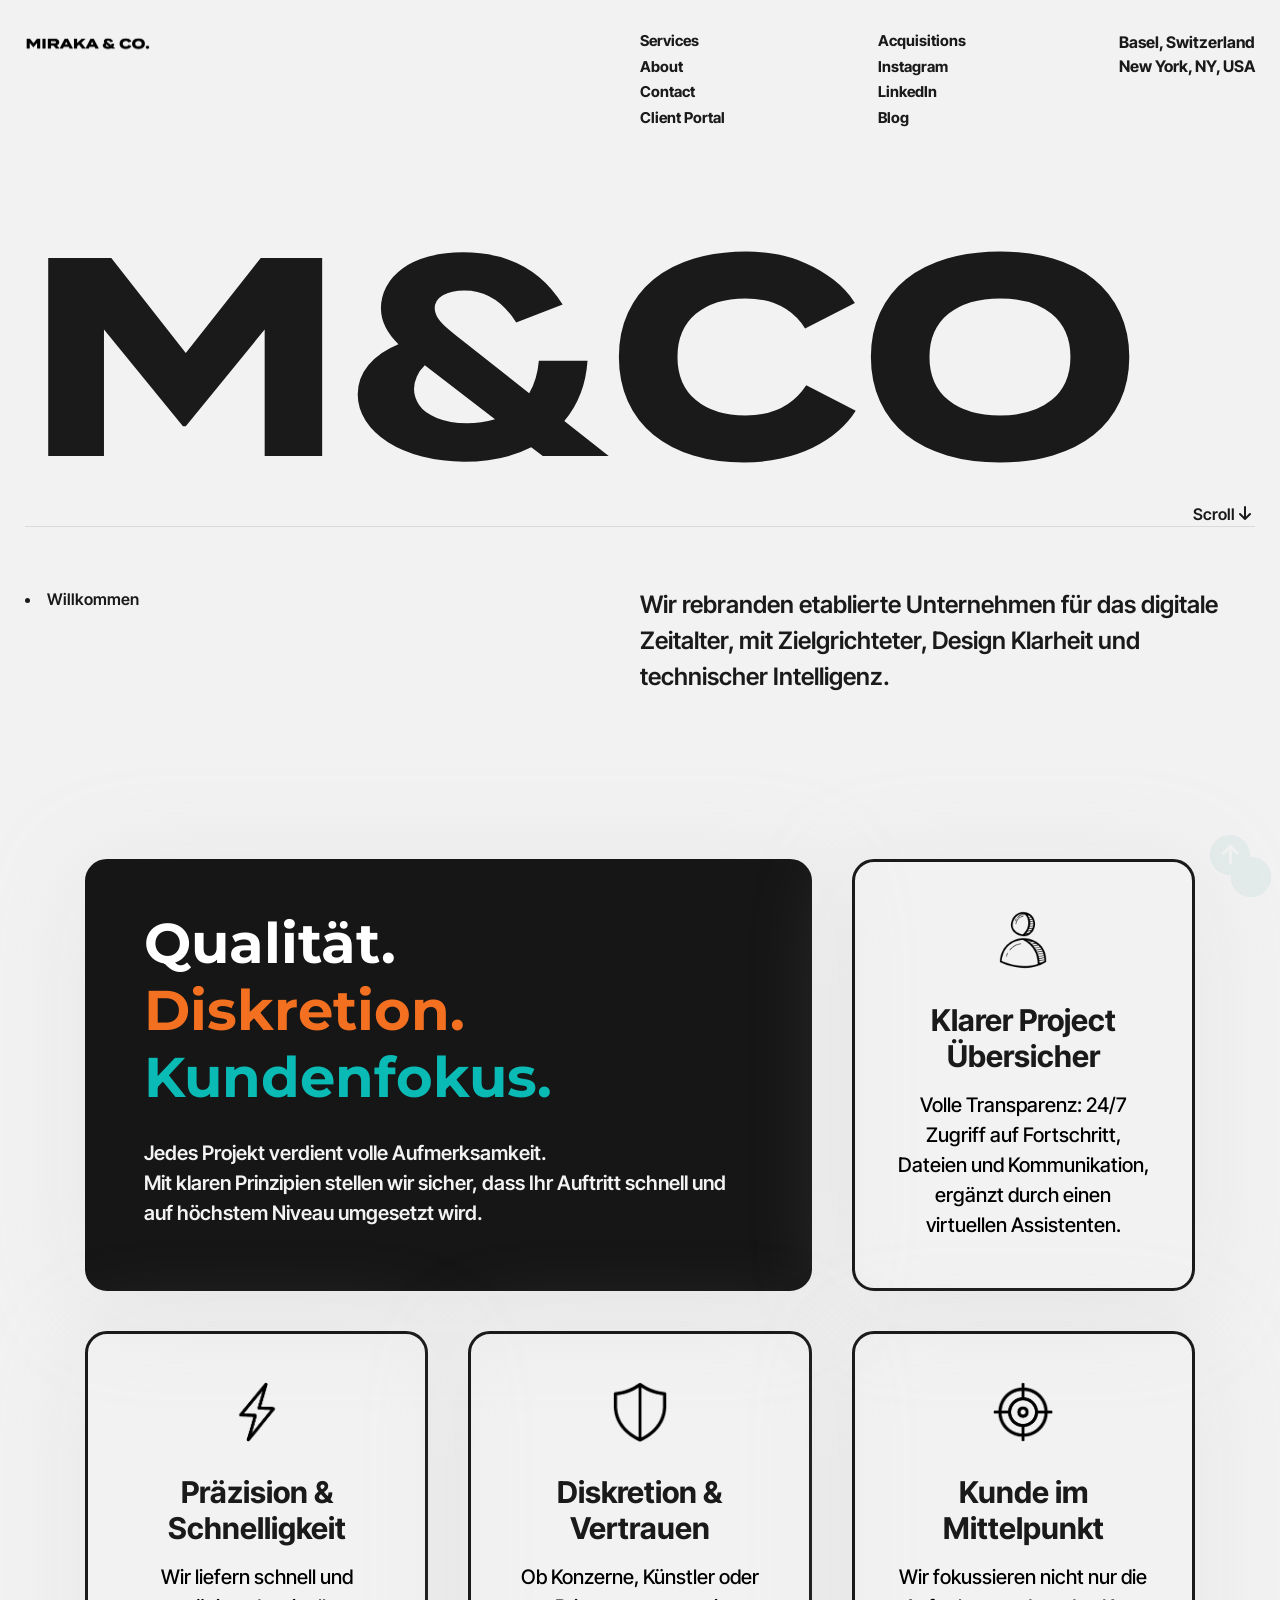
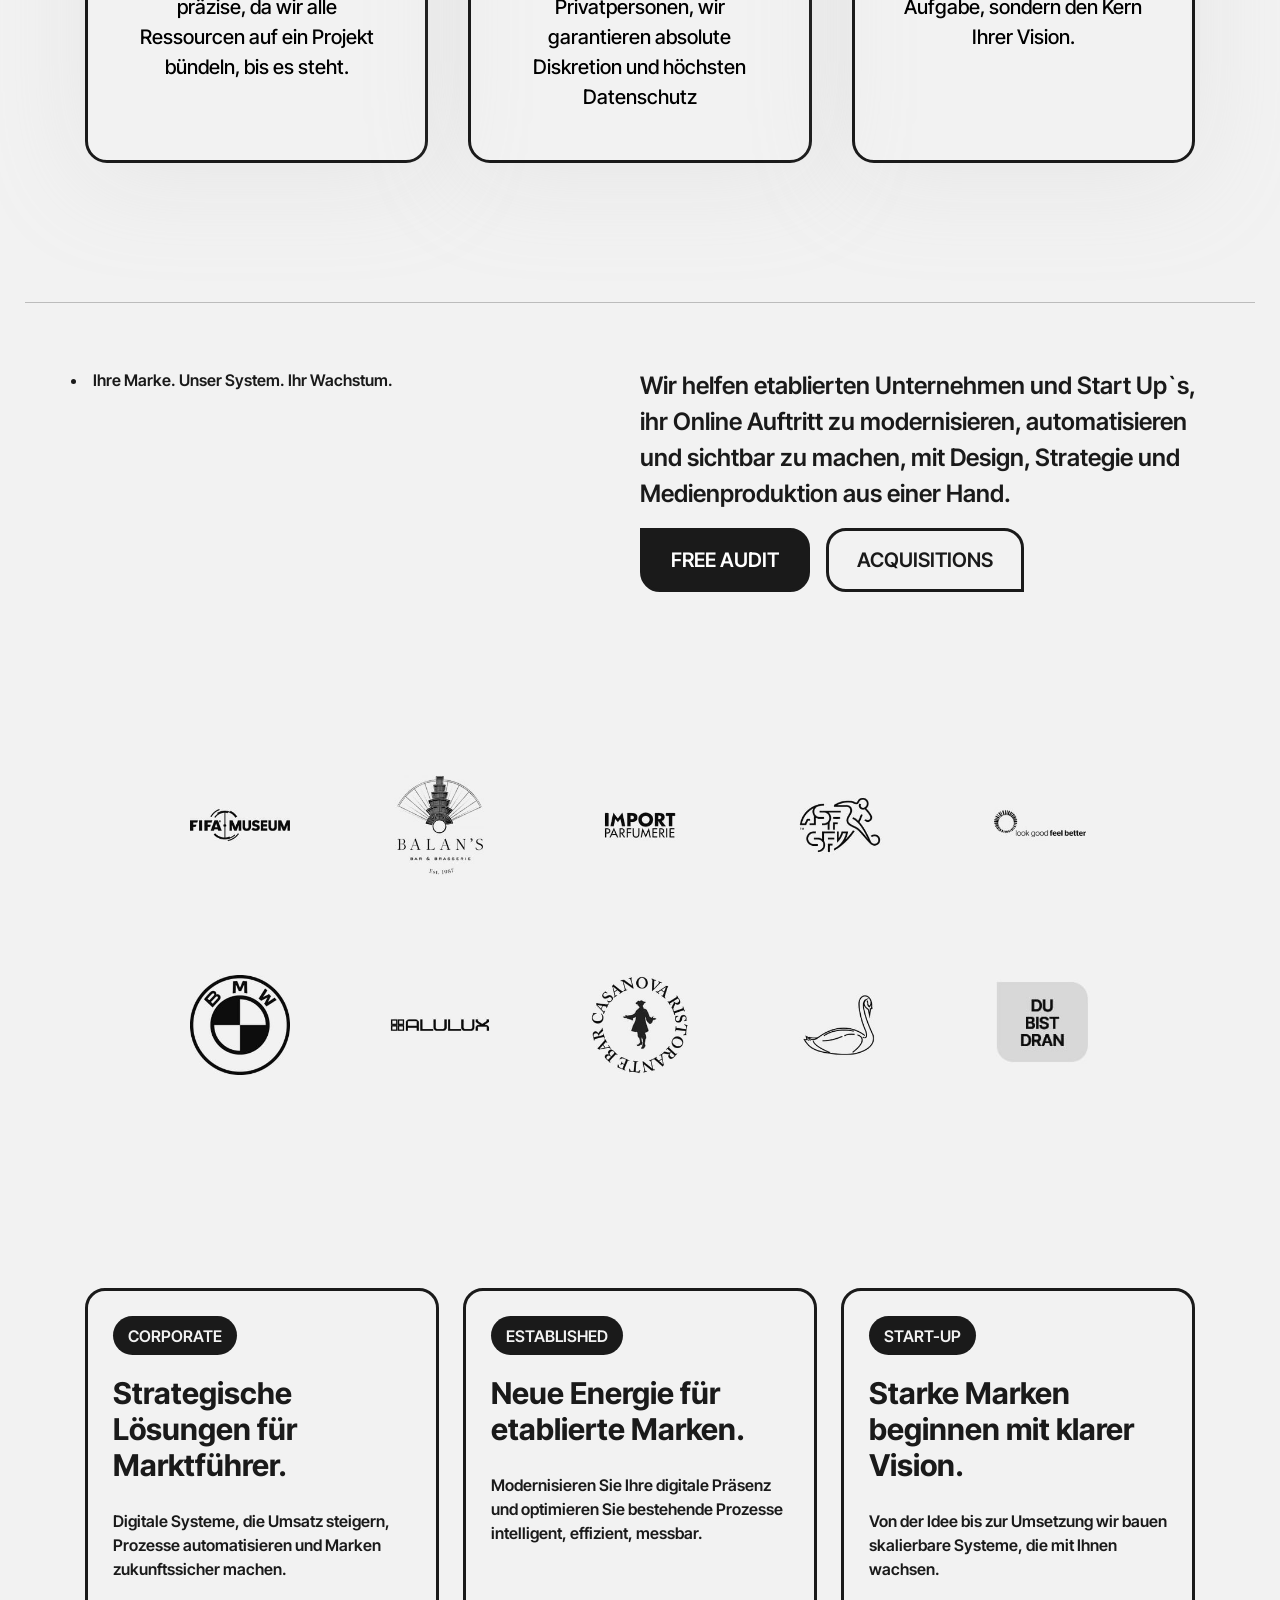
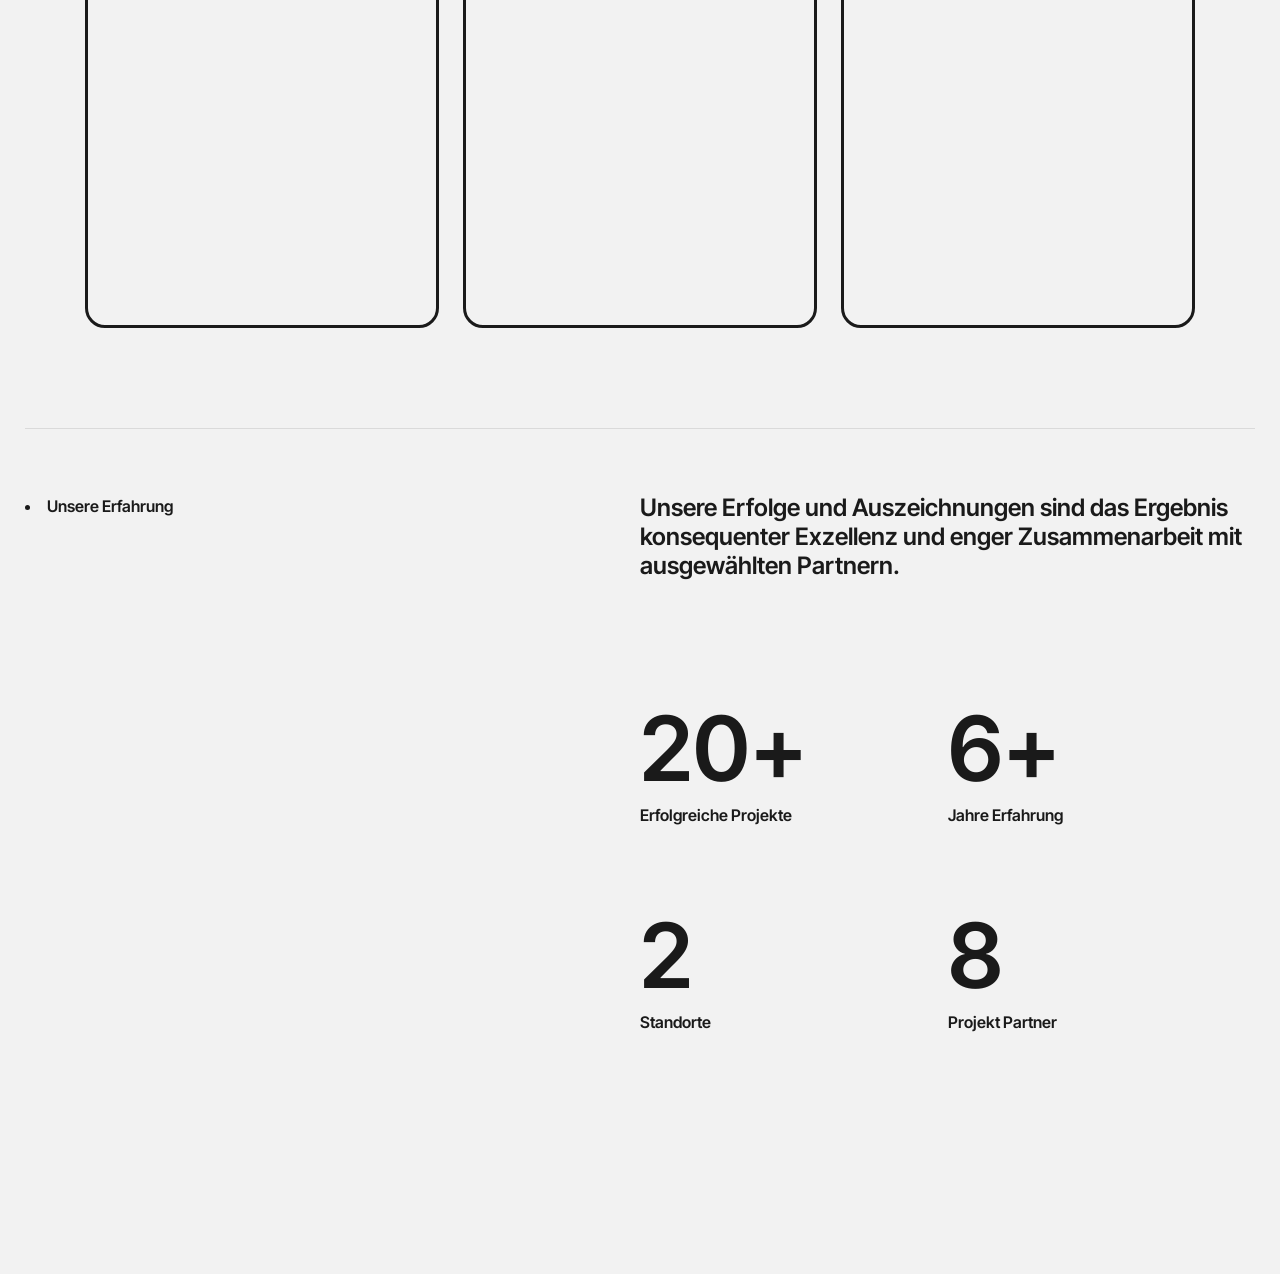
==== index.html @ af52138b "Complete stats section with responsiveness." ====
<!doctype html>
<html lang="en-US">
    <head>
        <!-- Meta setup -->
        <meta charset="UTF-8" />
        <meta http-equiv="X-UA-Compatible" content="IE=edge" />
        <meta
            name="viewport"
            content="width=device-width, initial-scale=1, shrink-to-fit=no"
        />
        <meta name="keywords" content="" />
        <meta name="decription" content="" />
        <meta name="designer" content="" />

        <!-- Title -->
        <title>Welcome To Miraka</title>

        <!-- Fav Icon -->
        <link rel="icon" href="images/favicon.ico" />

        <!-- Include Bootstrap -->
        <link rel="stylesheet" href="css/bootstrap.css" />

        <!-- Icon Css Here -->
        <link rel="stylesheet" href="css/font-awesome.css" />

        <!-- Main StyleSheet -->
        <link rel="stylesheet" href="style.css" />

        <!-- Responsive CSS -->
        <link rel="stylesheet" href="css/responsive.css" />
    </head>
    <body>
        <!-- HEADER AREA START -->
        <header class="header-area">
            <nav class="menu-area">
                <div class="row gx-0">
                    <!-- Logo Area -->
                    <div class="col-6 col-lg-6 col-xl-6">
                        <div class="logo-card">
                            <img src="images/MIRAKA&CO.png" alt="" />
                        </div>
                    </div>
                    <div class="col-6 col-lg-6 col-xl-6">
                        <!-- Small Screen Menu Icon -->
                        <div class="d-lg-none">
                            <div class="d-flex justify-content-end">
                                <div
                                    id="humbarger-icon"
                                    class="d-inline-flex align-items-center"
                                >
                                    <img
                                        src="https://cdn.prod.website-files.com/68dc2b9c31cb83ac9f84a1af/68dc2b9d31cb83ac9f84a20f_Menu%20Hamburger.svg"
                                        loading="lazy"
                                        alt=""
                                        height="Auto"
                                    />
                                    <div>Menu</div>
                                </div>
                            </div>
                        </div>
                        <!-- Large Screen Menu -->
                        <div class="d-none d-lg-flex justify-content-between">
                            <div>
                                <ul class="SMN_effect-31">
                                    <li>
                                        <a href="" data-hover="Services"
                                            ><span>Services</span></a
                                        >
                                    </li>
                                    <li>
                                        <a href="" data-hover="About"
                                            ><span>About</span></a
                                        >
                                    </li>
                                    <li>
                                        <a href="" data-hover="Contact"
                                            ><span>Contact</span></a
                                        >
                                    </li>
                                    <li>
                                        <a href="" data-hover="Client Portal"
                                            ><span>Client Portal</span></a
                                        >
                                    </li>
                                </ul>
                            </div>
                            <div>
                                <ul class="SMN_effect-31">
                                    <li>
                                        <a href="" data-hover="Acquisitions"
                                            ><span>Acquisitions</span></a
                                        >
                                    </li>
                                    <li>
                                        <a href="" data-hover="Instagram"
                                            ><span>Instagram</span></a
                                        >
                                    </li>
                                    <li>
                                        <a href="" data-hover="LinkedIn"
                                            ><span>LinkedIn</span></a
                                        >
                                    </li>
                                    <li>
                                        <a href="" data-hover="Blog"
                                            ><span>Blog</span></a
                                        >
                                    </li>
                                </ul>
                            </div>
                            <!-- Location -->
                            <div class="location-text">
                                <a href="">
                                    Basel, Switzerland <br />
                                    New York, NY, USA
                                </a>
                            </div>
                        </div>
                    </div>
                </div>
            </nav>
            <!-- Small Screen Menu Items -->
            <div class="mobile-menu-wrpper">
                <div>
                    <ul class="SMN_effect-31">
                        <li>
                            <a href="" data-hover="Acquisitions"
                                ><span>Acquisitions</span></a
                            >
                        </li>
                        <li>
                            <a href="" data-hover="Services"
                                ><span>Services</span></a
                            >
                        </li>
                        <li>
                            <a href="" data-hover="Contact"
                                ><span>Contact</span></a
                            >
                        </li>
                        <li>
                            <a href="" data-hover="About"><span>About</span></a>
                        </li>
                        <li>
                            <a href="" data-hover="Twitter"
                                ><span>Twitter</span></a
                            >
                        </li>
                        <li>
                            <a href="" data-hover="Instagram"
                                ><span>Instagram</span></a
                            >
                        </li>
                    </ul>
                </div>

                <div class="mobile-menu-location">
                    <p></p>
                    <p>
                        Basel, Switzerland <br />
                        New York, USA
                    </p>
                </div>
            </div>
        </header>
        <!-- HEADER AREA END -->

        <!-- INTRO AREA START -->
        <section class="intro-wrpper">
            <div class="intro-area">
                <h1 class="d-none d-lg-block">M&CO</h1>
                <h1 class="d-lg-none">
                    M& <br />
                    <span>CO</span>
                </h1>
                <p class="text-end scroll-down">
                    <span class="scroll-wrapper">
                        Scroll
                        <span class="arrow-box">
                            <i class="fa-solid fa-arrow-down arrow a1"></i>
                            <i class="fa-solid fa-arrow-down arrow a2"></i>
                        </span>
                    </span>
                </p>
            </div>
            <div class="intro-area-text">
                <div class="row gx-0">
                    <div class="col-md-5 col-lg-6">
                        <ul>
                            <li>
                                <span> Willkommen </span>
                            </li>
                        </ul>
                    </div>
                    <div class="col-md-7 col-lg-6">
                        <p>
                            Wir rebranden etablierte Unternehmen für das
                            digitale Zeitalter, <br />
                            mit Zielgrichteter, Design Klarheit und technischer
                            Intelligenz.
                        </p>
                    </div>
                </div>
            </div>
        </section>
        <!-- INTRO AREA END -->

        <!-- FEATURED AREA START -->
        <section class="featured-area">
            <div class="container">
                <div class="featured-cards">
                    <!-- Single Card -->
                    <div class="single-featured-card">
                        <h2>Qualität.</h2>
                        <h2>Diskretion.</h2>
                        <h2>Kundenfokus.</h2>
                        <div class="first-card-p">
                            <p>
                                Jedes Projekt verdient volle Aufmerksamkeit.
                                <br />
                                Mit klaren Prinzipien stellen wir sicher, dass
                                Ihr Auftritt schnell und auf höchstem Niveau
                                umgesetzt wird.
                            </p>
                        </div>
                    </div>
                    <!-- Single Card -->
                    <div class="single-featured-card">
                        <div class="text-center user-icon-card">
                            <img src="images/user-icon.png" alt="" />
                        </div>
                        <div class="title-card">
                            <h3>Klarer Project Übersicher</h3>
                        </div>
                        <div class="description-card">
                            <p>
                                Volle Transparenz: 24/7 Zugriff auf Fortschritt,
                                Dateien und Kommunikation, ergänzt durch einen
                                virtuellen Assistenten.
                            </p>
                        </div>
                    </div>
                    <!-- Single Card -->
                    <div class="single-featured-card">
                        <div class="text-center user-icon-card">
                            <img src="images/BOLT.png" alt="" />
                        </div>
                        <div class="title-card">
                            <h3>Präzision & Schnelligkeit</h3>
                        </div>
                        <div class="description-card">
                            <p>
                                Wir liefern schnell und präzise, da wir alle
                                Ressourcen auf ein Projekt bündeln, bis es
                                steht.
                            </p>
                        </div>
                    </div>
                    <!-- Single Card -->
                    <div class="single-featured-card">
                        <div class="text-center user-icon-card">
                            <img src="images/SHIELD.png" alt="" />
                        </div>
                        <div class="title-card">
                            <h3>Diskretion & Vertrauen</h3>
                        </div>
                        <div class="description-card">
                            <p>
                                Ob Konzerne, Künstler oder Privatpersonen, wir
                                garantieren absolute Diskretion und höchsten
                                Datenschutz
                            </p>
                        </div>
                    </div>
                    <!-- Single Card -->
                    <div class="single-featured-card">
                        <div class="text-center user-icon-card">
                            <img src="images/TARGET.png" alt="" />
                        </div>
                        <div class="title-card">
                            <h3>Kunde im Mittelpunkt</h3>
                        </div>
                        <div class="description-card">
                            <p>
                                Wir fokussieren nicht nur die Aufgabe, sondern
                                den Kern Ihrer Vision.
                            </p>
                        </div>
                    </div>
                </div>
            </div>
        </section>
        <!-- FEATURED AREA END -->

        <!-- FREE AUDIT AREA START -->
        <section class="free-audit-area">
            <div class="free-audit-container">
                <div class="row gx-0">
                    <div class="col-md-5 col-lg-6">
                        <ul>
                            <li>Ihre Marke. Unser System. Ihr Wachstum.</li>
                        </ul>
                    </div>
                    <div class="col-md-7 col-lg-6">
                        <div class="free-audit-content">
                            <p>
                                Wir helfen etablierten Unternehmen und Start
                                Up`s, ihr Online Auftritt zu modernisieren,
                                automatisieren und sichtbar zu machen, mit
                                Design, Strategie und Medienproduktion aus einer
                                Hand.
                            </p>
                            <div class="buttons">
                                <a href="" class="free-audit-btn">Free Audit</a>
                                <a href="" class="acquisitions-btn"
                                    >Acquisitions</a
                                >
                            </div>
                        </div>
                    </div>
                </div>
            </div>
        </section>
        <!-- FREE AUDIT AREA END -->

        <!-- TRUSTED BRANDS AREA START -->
        <section class="trusted-brands-area">
            <div class="brands-container">
                <!-- Single Brand-->
                <div class="single-brand-logo">
                    <img src="images/FIFA-MUSEUM.jpg" alt="" />
                </div>
                <!-- Single Brand-->
                <div class="single-brand-logo">
                    <img src="images/balans.jpg" alt="" />
                </div>
                <!-- Single Brand-->
                <div class="single-brand-logo">
                    <img src="images/import.jpg" alt="" />
                </div>
                <!-- Single Brand-->
                <div class="single-brand-logo">
                    <img src="images/asf.jpg" alt="" />
                </div>
                <!-- Single Brand-->
                <div class="single-brand-logo">
                    <img src="images/feel-better.jpg" alt="" />
                </div>
            </div>
            <div class="brands-container brands-container-two">
                <!-- Single Brand-->
                <div class="single-brand-logo">
                    <img src="images/bmw.jpg" alt="" />
                </div>
                <!-- Single Brand-->
                <div class="single-brand-logo">
                    <img src="images/alulux.jpg" alt="" />
                </div>
                <!-- Single Brand-->
                <div class="single-brand-logo">
                    <img src="images/bar.jpg" alt="" />
                </div>
                <!-- Single Brand-->
                <div class="single-brand-logo">
                    <img src="images/swan.jpg" alt="" />
                </div>
                <!-- Single Brand-->
                <div class="single-brand-logo">
                    <img src="images/bist.jpg" alt="" />
                </div>
            </div>
        </section>
        <!-- TRUSTED BRANDS AREA END -->

        <!-- PLANS AREA START -->
        <section class="plans-area">
            <div class="container">
                <div class="row">
                    <!-- Single Blog -->
                    <div class="col-lg-4">
                        <a href="">
                            <div class="blog-card">
                                <div>
                                    <span class="custome-badge">corporate</span>
                                    <h3 class="title">
                                        Strategische Lösungen für Marktführer.
                                    </h3>
                                    <p class="short-desc">
                                        Digitale Systeme, die Umsatz steigern,
                                        Prozesse automatisieren und Marken
                                        zukunftssicher machen.
                                    </p>
                                </div>
                                <div class="blog-card-bottom-icon">
                                    <img
                                        src="https://cdn.prod.website-files.com/68dc2b9c31cb83ac9f84a1af/68e0480bc44f1d28032afb51_LOGO%20MIRAKA%20%26%20CO%20PLAIN%20TEXT.png"
                                        alt=""
                                    />
                                </div>
                            </div>
                        </a>
                    </div>
                    <!-- Single Blog -->
                    <div class="col-lg-4">
                        <a href="">
                            <div class="blog-card">
                                <div>
                                    <span class="custome-badge"
                                        >Established</span
                                    >
                                    <h3 class="title">
                                        Neue Energie für etablierte Marken.
                                    </h3>
                                    <p class="short-desc">
                                        Modernisieren Sie Ihre digitale Präsenz
                                        und optimieren Sie bestehende Prozesse
                                        intelligent, effizient, messbar.
                                    </p>
                                </div>
                                <div class="blog-card-bottom-icon">
                                    <img
                                        src="https://cdn.prod.website-files.com/68dc2b9c31cb83ac9f84a1af/68e0480bc44f1d28032afb51_LOGO%20MIRAKA%20%26%20CO%20PLAIN%20TEXT.png"
                                        alt=""
                                    />
                                </div>
                            </div>
                        </a>
                    </div>
                    <!-- Single Blog -->
                    <div class="col-lg-4">
                        <a href="">
                            <div class="blog-card">
                                <div>
                                    <span class="custome-badge">Start-UP</span>
                                    <h3 class="title">
                                        Starke Marken beginnen mit klarer
                                        Vision.
                                    </h3>
                                    <p class="short-desc">
                                        Von der Idee bis zur Umsetzung wir bauen
                                        skalierbare Systeme, die mit Ihnen
                                        wachsen.
                                    </p>
                                </div>
                                <div class="blog-card-bottom-icon">
                                    <img
                                        src="https://cdn.prod.website-files.com/68dc2b9c31cb83ac9f84a1af/68e0480bc44f1d28032afb51_LOGO%20MIRAKA%20%26%20CO%20PLAIN%20TEXT.png"
                                        alt=""
                                    />
                                </div>
                            </div>
                        </a>
                    </div>
                </div>
            </div>
        </section>
        <!-- PLANS AREA END -->

        <!-- STATE COUNT AREA START -->
        <section class="counter-area">
            <div class="row gx-0">
                <div class="col-md-5 col-lg-6">
                    <ul>
                        <li>Unsere Erfahrung</li>
                    </ul>
                </div>
                <div class="col-md-7 col-lg-6">
                    <div class="count-numbers">
                        <h2>
                            Unsere Erfolge und Auszeichnungen sind das Ergebnis
                            konsequenter Exzellenz und enger Zusammenarbeit mit
                            ausgewählten Partnern.
                        </h2>
                        <div class="stats-part">
                            <!-- Single Card -->
                            <div class="single-state">
                                <h3>20+</h3>
                                <p>Erfolgreiche Projekte</p>
                            </div>
                            <!-- Single Card -->
                            <div class="single-state">
                                <h3>6+</h3>
                                <p>Jahre Erfahrung</p>
                            </div>
                            <!-- Single Card -->
                            <div class="single-state">
                                <h3>2</h3>
                                <p>Standorte</p>
                            </div>
                            <!-- Single Card -->
                            <div class="single-state">
                                <h3>8</h3>
                                <p>Projekt Partner</p>
                            </div>
                        </div>
                    </div>
                </div>
            </div>
        </section>
        <!-- STATE COUNT AREA END -->

        <!-- Main jQuery -->
        <script src="js/jquery-3.4.1.min.js"></script>

        <!-- Bootstrap.bundle Script -->
        <script src="js/bootstrap.bundle.min.js"></script>

        <!-- Custom jQuery -->
        <script src="js/scripts.js"></script>

        <!-- Scroll-Top button -->
        <a href="#" class="scrolltotop" style="display: none">
            <i class="fa-solid fa-arrow-up" aria-hidden="true"></i>
            <span class="pluse"></span>
            <span class="pluse2"></span>
        </a>
    </body>
</html>
---- style.css ----
/*=====================
FONTS LINK HERE
======================*/
@import url("https://fonts.googleapis.com/css2?family=Inter+Tight:ital,wght@0,100..900;1,100..900&family=Montserrat:ital,wght@0,100..900;1,100..900&display=swap");
@import url("https://fonts.cdnfonts.com/css/termina-test");

@font-face {
    font-family: "Termina";
    src: url("./fonts/Termina-Bold.woff2") format("woff2");
    font-weight: 700;
    font-style: normal;
}

/*======================
DEFAULT CSS HERE
========================*/
body {
    font-family: "Inter Tight", sans-serif;
    font-size: 16px;
    font-weight: 400;
    background: #f2f2f2;
    color: #1a1a1a;
    padding-left: 25px;
    padding-right: 25px;
}

.termina {
    font-family: "Termina Test", sans-serif;
}

h1,
h2,
h3,
h4,
h5,
h6,
p {
    margin: 0;
}

a,
a:hover {
    text-decoration: none;
    display: inline-block;
}

ul {
    list-style-type: none;
    padding: 0;
    margin: 0;
}

.scrolltotop {
    width: 40px;
    height: 40px;
    line-height: 40px;
    border-radius: 50%;
    background: #008b8b;
    text-align: center;
    font-size: 22px;
    color: #ffffff;
    position: fixed;
    right: 30px;
    bottom: 25px;
    display: none;
    animation: lab_top_up 5s linear infinite;
    -webkit-transition: all 0.3s ease;
    -moz-transition: all 0.3s ease;
    transition: all 0.3s ease;
    z-index: 1;
}

.scrolltotop i {
    color: #ffff;
}

@keyframes lab_top_up {
    0% {
        transform: translateY(-15px);
    }
    50% {
        transform: translateY(0px);
    }
    100% {
        transform: translateY(-15px);
    }
}

.pluse,
.pluse2 {
    position: relative;
    top: 13px;
    left: -8px;
    z-index: -1;
}

.pluse::before,
.pluse2::before {
    width: 40px;
    height: 40px;
}

.pluse::after,
.pluse::before,
.pluse2::after,
.pluse2::before {
    background: #008b8b;
    border-radius: 50%;
    left: 50%;
    top: 50%;
    display: block;
    content: "";
    position: absolute;
    top: 2px;
    left: 0;
}

.pluse::after,
.pluse2::after {
    width: 30px;
    height: 30px;
    background: transparent;
    margin-left: -15px;
    margin-top: -15px;
}

.pluse::before {
    -webkit-animation: pluse_animate 2.5s infinite linear;
    animation: pluse_animate 2.5s infinite linear;
}

.pluse2::before {
    -webkit-animation: pluse_animate 3s infinite linear;
    animation: pluse_animate 3s infinite linear;
}

@keyframes pluse_animate {
    0% {
        opacity: 1;
        -webkit-transform: translate(-50%, -50%) scale(0.3);
        transform: translate(-50%, -50%) scale(0.3);
    }
    100% {
        opacity: 0;
        -webkit-transform: translate(-50%, -50%) scale(2);
        transform: translate(-50%, -50%) scale(2);
    }
}

.container {
    padding-left: 15px;
    padding-right: 15px;
}

/*======================
DEFAULT CSS HERE
========================*/

/*======================
Home Page CSS HERE
========================*/
.header-area {
    position: relative;
}
.menu-area {
    background: #f2f2f2;
    padding-top: 30px;
    position: relative;
    z-index: 50;
}

.logo-card img {
    width: 125px;
}

.SMN_effect-31 li:not(:first-child) {
    margin-top: 3px;
}

.mobile-menu-wrpper .SMN_effect-31 li:not(:first-child) {
    margin-top: 6px;
}

.SMN_effect-31 a {
    position: relative;
    overflow: hidden;
    display: block;
    text-align: left;
    -webkit-box-flex: 1;
    -webkit-flex-grow: 1;
    -ms-flex-positive: 1;
    flex-grow: 1;
    -webkit-animation-duration: 1s;
    animation-duration: 1s;
    -webkit-animation-fill-mode: both;
    animation-fill-mode: both;
    padding: 0;
    color: #1a1a1a !important;
    font-weight: 700;
    font-size: 15px;
}

.SMN_effect-31 a span {
    display: block;
    -webkit-transition: -webkit-transform 500ms
        cubic-bezier(0.68, -0.55, 0.265, 1.55);
    transition: -webkit-transform 500ms cubic-bezier(0.68, -0.55, 0.265, 1.55);
    transition: transform 500ms cubic-bezier(0.68, -0.55, 0.265, 1.55);
    transition:
        transform 500ms cubic-bezier(0.68, -0.55, 0.265, 1.55),
        -webkit-transform 500ms cubic-bezier(0.68, -0.55, 0.265, 1.55);
}

.SMN_effect-31 a:after {
    position: absolute;
    top: 100%;
    left: 0;
    right: 0;
    content: attr(data-hover);
    display: inline;
    text-align: left;
    -webkit-transition: top 500ms cubic-bezier(0.68, -0.55, 0.265, 1.55);
    transition: top 500ms cubic-bezier(0.68, -0.55, 0.265, 1.55);
}

.SMN_effect-31 a:hover span {
    -webkit-transform: translateY(-100%);
    transform: translateY(-100%);
}

.SMN_effect-31 a:hover:after {
    top: 0;
}

.SMN_effect-31 a:active {
    -webkit-animation-name: rubberBand;
    animation-name: rubberBand;
}

.location-text a {
    color: #1a1a1a;
    font-weight: 700;
}

#humbarger-icon {
    gap: 10px;
    cursor: pointer;
    font-weight: 600;
}

.mobile-menu-wrpper {
    background: #f2f2f2;
    position: absolute;
    width: 100%;
    top: 0;
    left: 0;
    z-index: 10; /* positive রাখো */

    opacity: 0;
    visibility: hidden;
    transform: translateY(-20px);
    transition: all 300ms ease-in-out;
}

.menu-active {
    opacity: 1;
    visibility: visible;
    transform: translateY(42%);
}

.mobile-menu-location {
    display: grid;
    grid-template-columns: 0.85fr 1.15fr;
}

.mobile-menu-location p {
    font-weight: 600;
}

/* INTRO AREA CSS */
.intro-wrpper {
    margin-bottom: 4rem;
}

.intro-area {
    margin-top: 90px;
    border-bottom: 1px solid #dadada;
}

.intro-area h1 {
    font-family: "Termina", sans-serif;
    color: #1a1a1a;
    font-size: 283px;
    font-weight: 700;
    line-height: 100%;
}

.intro-area p {
    font-weight: 600;
}

.intro-area p span {
    cursor: pointer;
}

.scroll-wrapper {
    display: inline-flex;
    flex-direction: row;
    align-items: center;
    cursor: pointer;
    overflow: hidden;
}

.arrow-box {
    position: relative;
    height: 18px;
    width: 20px;
}

.arrow {
    position: absolute;
    left: 50%;
    transform: translateX(-50%);
    transition: all 0.4s ease;
}

.a1 {
    top: 0;
}

.a2 {
    top: -20px;
    opacity: 0;
}

/* Hover animation */
.scroll-wrapper:hover .a1 {
    top: 20px;
    opacity: 0;
}

.scroll-wrapper:hover .a2 {
    top: 0;
    opacity: 1;
}

.intro-area-text {
    margin-top: 60px;
}

.intro-area-text ul {
    list-style: disc;
    list-style-position: inside;
}

.intro-area-text span {
    font-weight: 600;
}

.intro-area-text p {
    font-size: 24px;
    font-weight: 600;
}

/* FEATURED AREA CSS */
.featured-area {
    padding-top: 100px;
    padding-bottom: 100px;
}

.featured-cards {
    display: grid;
    grid-template-columns: repeat(3, 1fr);
    gap: 40px;
}

.single-featured-card {
    padding: 48px 40px;
    border: 3px solid #1a1a1a;
    border-radius: 22px;
    box-shadow: 0 13px 100px #c7c7c740;
}

.single-featured-card:first-child {
    padding-left: 56px;
    padding-right: 80px;
    grid-row-start: 1;
    grid-column: 1 / 3;
    background: #161616;
    border-color: #161616;
}

.single-featured-card h2 {
    font-family: "Montserrat", sans-serif;
    font-size: 56px;
    font-weight: 700;
}

.single-featured-card h2:first-child {
    color: white;
}

.single-featured-card h2:nth-child(2) {
    color: #f37021;
}

.single-featured-card h2:nth-child(3) {
    color: #0abab5;
}

.first-card-p p {
    color: #f2f2f2;
    font-size: 20px;
    font-weight: 600;
    margin-top: 26px;
}

.user-icon-card img {
    width: 60px;
}

.title-card h3 {
    font-size: 30px;
    text-align: center;
    font-weight: 700;
    margin-top: 32px;
    margin-bottom: 16px;
}

.description-card p {
    color: #000;
    font-size: 20px;
    font-weight: 500;
    text-align: center;
}

/* FREE AUDIT AREA CSS */
.free-audit-container {
    width: 92.5%;
    margin: auto;
}

.free-audit-container ul {
    list-style: disc;
    list-style-position: inside;
}

.free-audit-container ul li {
    font-weight: 600;
}

.free-audit-content p {
    font-size: 24px;
    font-weight: 600;
    margin-bottom: 16px;
}

.buttons {
    display: flex;
    align-items: center;
    gap: 16px;
}

.buttons a {
    font-size: 20px;
    font-weight: 600;
    text-transform: uppercase;
    padding: 14px 28px;
}

.free-audit-btn {
    border: 3px solid #1a1a1a;
    background: #1a1a1a;
    color: #fff;
    border-radius: 0 20px 20px 20px;
}

.free-audit-btn:hover {
    color: #fff;
}

.acquisitions-btn {
    border: 3px solid #1a1a1a;
    color: #1a1a1a;
    border-radius: 20px 20px 0px 20px;
}

.acquisitions-btn:hover {
    color: #1a1a1a;
}

.free-audit-area {
    padding-bottom: 183px;
}

/* TRUSTED BRANDS AREA CSS */
.trusted-brands-area {
    padding-bottom: 213px;
}

.brands-container {
    width: 100%;
    max-width: 1000px;
    margin: auto;
}

.brands-container {
    display: flex;
    flex-direction: row;
    flex-wrap: wrap;
}

.single-brand-logo {
    width: 20%;
    display: flex;
    align-items: center;
    justify-content: center;
}

.single-brand-logo img {
    width: 100px;
    transition: all 300ms ease-in-out;
}

.single-brand-logo:hover img {
    transform: scale(1.1);
}

.brands-container-two {
    margin-top: 100px;
}

/* PLANS AREA CSS */
.plans-area {
    padding-bottom: 100px;
    border-bottom: 1px solid #dadada;
}

.plans-area .col-lg-4 a {
    width: 100%;
}

.blog-card {
    border: 3px solid #1a1a1a;
    border-radius: 20px;
    flex-direction: column;
    align-items: flex-start;
    height: 50vw;
    padding: 25px;
    text-decoration: none;
    transition: all 0.4s;
    display: flex;
}

.custome-badge {
    display: inline-flex;
    align-items: center;
    background: #1a1a1a;
    color: #f2f2f2;
    font-weight: 600;
    text-transform: uppercase;
    border-radius: 20px;
    margin-bottom: 20px;
    padding: 7.5px 15px;
}

.blog-card .title {
    color: #1a1a1a;
    font-size: 30px;
    font-weight: 700;
}

.blog-card .short-desc {
    font-weight: 600;
    color: #1a1a1a;
    margin-top: 26px;
}

.blog-card-bottom-icon {
    margin-top: auto;
}

.blog-card-bottom-icon img {
    width: 100px;
}

/* STATE COUNT AREA CSS */
.counter-area {
    padding-top: 65px;
    padding-bottom: 290px;
}

.counter-area ul {
    list-style: disc;
    list-style-position: inside;
    font-weight: 600;
}

.count-numbers h2 {
    font-size: 24px;
    font-weight: 600;
    margin-bottom: 115px;
}

.stats-part {
    display: grid;
    grid-template-columns: repeat(2, 1fr);
    row-gap: 75px;
}

.single-state h3 {
    font-size: 90px;
    font-weight: 600;
}

.single-state p {
    font-weight: 600;
}
---- css/responsive.css ----
/*=============================
Extra Large Screen - Others
===============================*/
@media screen and (min-width: 1440px) {
    .blog-card {
        height: 30vw;
    }
}

@media screen and (min-width: 1200px) and (max-width: 1399px) {
    .intro-area-text p br {
        display: none;
    }

    .featured-area {
        padding-bottom: 139px;
    }

    .free-audit-area {
        border-top: 1px solid #bcbcbc;
        padding-top: 65px;
    }

    .counter-area {
        padding-bottom: 240px;
    }
}

/*========================
Large Screen - Leptop
==========================*/
@media screen and (min-width: 992px) and (max-width: 1199px) {
    .intro-area h1 {
        font-size: 200px;
    }

    .intro-area-text p br {
        display: none;
    }

    .featured-area {
        padding-top: 50px;
        padding-bottom: 50px;
    }
    .featured-cards {
        gap: 20px;
    }
    .single-featured-card {
        padding: 25px 15px;
    }
    .single-featured-card h2 {
        font-size: 40px;
    }
    .description-card p {
        font-size: 17px;
    }
    .title-card h3 {
        font-size: 25px;
        margin-top: 25px;
        margin-bottom: 10px;
    }

    .featured-area {
        padding-bottom: 139px;
    }
    .free-audit-area {
        border-top: 1px solid #bcbcbc;
        padding-top: 65px;
    }
}

/*=========================
Medium Screen - Tablate
=========================*/
@media screen and (min-width: 768px) and (max-width: 991px) {
    .intro-area {
        margin-top: 95px;
    }
    .intro-area h1 {
        font-size: 150px;
    }
    .intro-area h1 span {
        font-size: 170px;
    }

    .intro-area-text p br {
        display: none;
    }

    .featured-area {
        padding-top: 0;
        padding-bottom: 100px;
    }
    .featured-cards {
        grid-template-columns: repeat(2, 1fr);
    }
    .single-featured-card {
        padding: 30px 25px;
    }

    .featured-area {
        padding-bottom: 190px;
    }
    .free-audit-area {
        border-top: 1px solid #bcbcbc;
        padding-top: 65px;
    }
    .free-audit-content p {
        font-size: 21px;
    }
    .free-audit-container ul {
        list-style-position: outside;
    }

    .plans-area {
        padding-bottom: 80px;
    }
    .plans-area .row {
        row-gap: 30px;
    }

    .count-numbers h2 {
        margin-bottom: 90px;
    }
    .single-state h3 {
        font-size: 80px;
    }
    .counter-area {
        padding-top: 80px;
        padding-bottom: 213px;
    }
}

/*===============================
Xtra Small Screen - Small Mobile
=================================*/
@media screen and (max-width: 767px) {
    body {
        padding-left: 15px;
        padding-right: 15px;
    }

    .menu-area {
        padding-top: 40px;
    }

    .menu-active {
        transform: translateY(45%);
    }

    .mobile-menu-location {
        grid-template-columns: 0.65fr 1.35fr;
    }

    .intro-area {
        margin-top: 75px;
        padding-bottom: 45px;
    }
    .intro-wrpper {
        margin-bottom: 1rem;
    }
    .intro-area h1 {
        font-size: 155px;
        text-align: center;
    }
    .intro-area h1 span {
        font-size: 175px;
    }
    .scroll-down {
        display: none;
    }

    .intro-area-text .row {
        row-gap: 30px;
    }

    .intro-area-text p br {
        display: none;
    }

    .featured-cards {
        grid-template-columns: 1fr;
    }

    .single-featured-card:first-child {
        padding-left: 20px;
        padding-right: 20px;
        background: #161616;
        border-color: #161616;
    }
    .single-featured-card:not(:first-child) {
        display: none;
    }
    .single-featured-card h2 {
        font-size: 35px;
    }
    .first-card-p p {
        font-size: 16px;
    }
    .featured-area {
        padding-top: 0;
    }
    .container {
        padding-left: 0;
        padding-right: 0;
    }

    .featured-area {
        padding-bottom: 40px;
    }
    .free-audit-area {
        border-top: 1px solid #bcbcbc;
        padding-top: 70px;
        padding-bottom: 142px;
    }
    .free-audit-content p {
        font-size: 23px;
    }
    .free-audit-container ul {
        list-style-position: outside;
    }
    .buttons {
        flex-direction: column;
    }
    .free-audit-container .row {
        row-gap: 25px;
    }

    .brands-container {
        row-gap: 37px;
        justify-content: center;
    }
    .single-brand-logo {
        width: 50%;
    }
    .brands-container-two {
        margin-top: 20px;
    }
    .trusted-brands-area {
        padding-bottom: 140px;
    }
    .buttons a {
        font-size: 20px;
        padding: 14px 24px;
        text-transform: capitalize;
    }

    .blog-card {
        height: 120vw;
    }
    .plans-area {
        padding-bottom: 30px;
    }
    .plans-area .row {
        row-gap: 30px;
    }

    .count-numbers h2 {
        margin-bottom: 65px;
        margin-top: 20px;
    }
    .single-state h3 {
        font-size: 75px;
    }
    .stats-part {
        row-gap: 55px;
    }
    .counter-area {
        padding-bottom: 200px;
    }
}
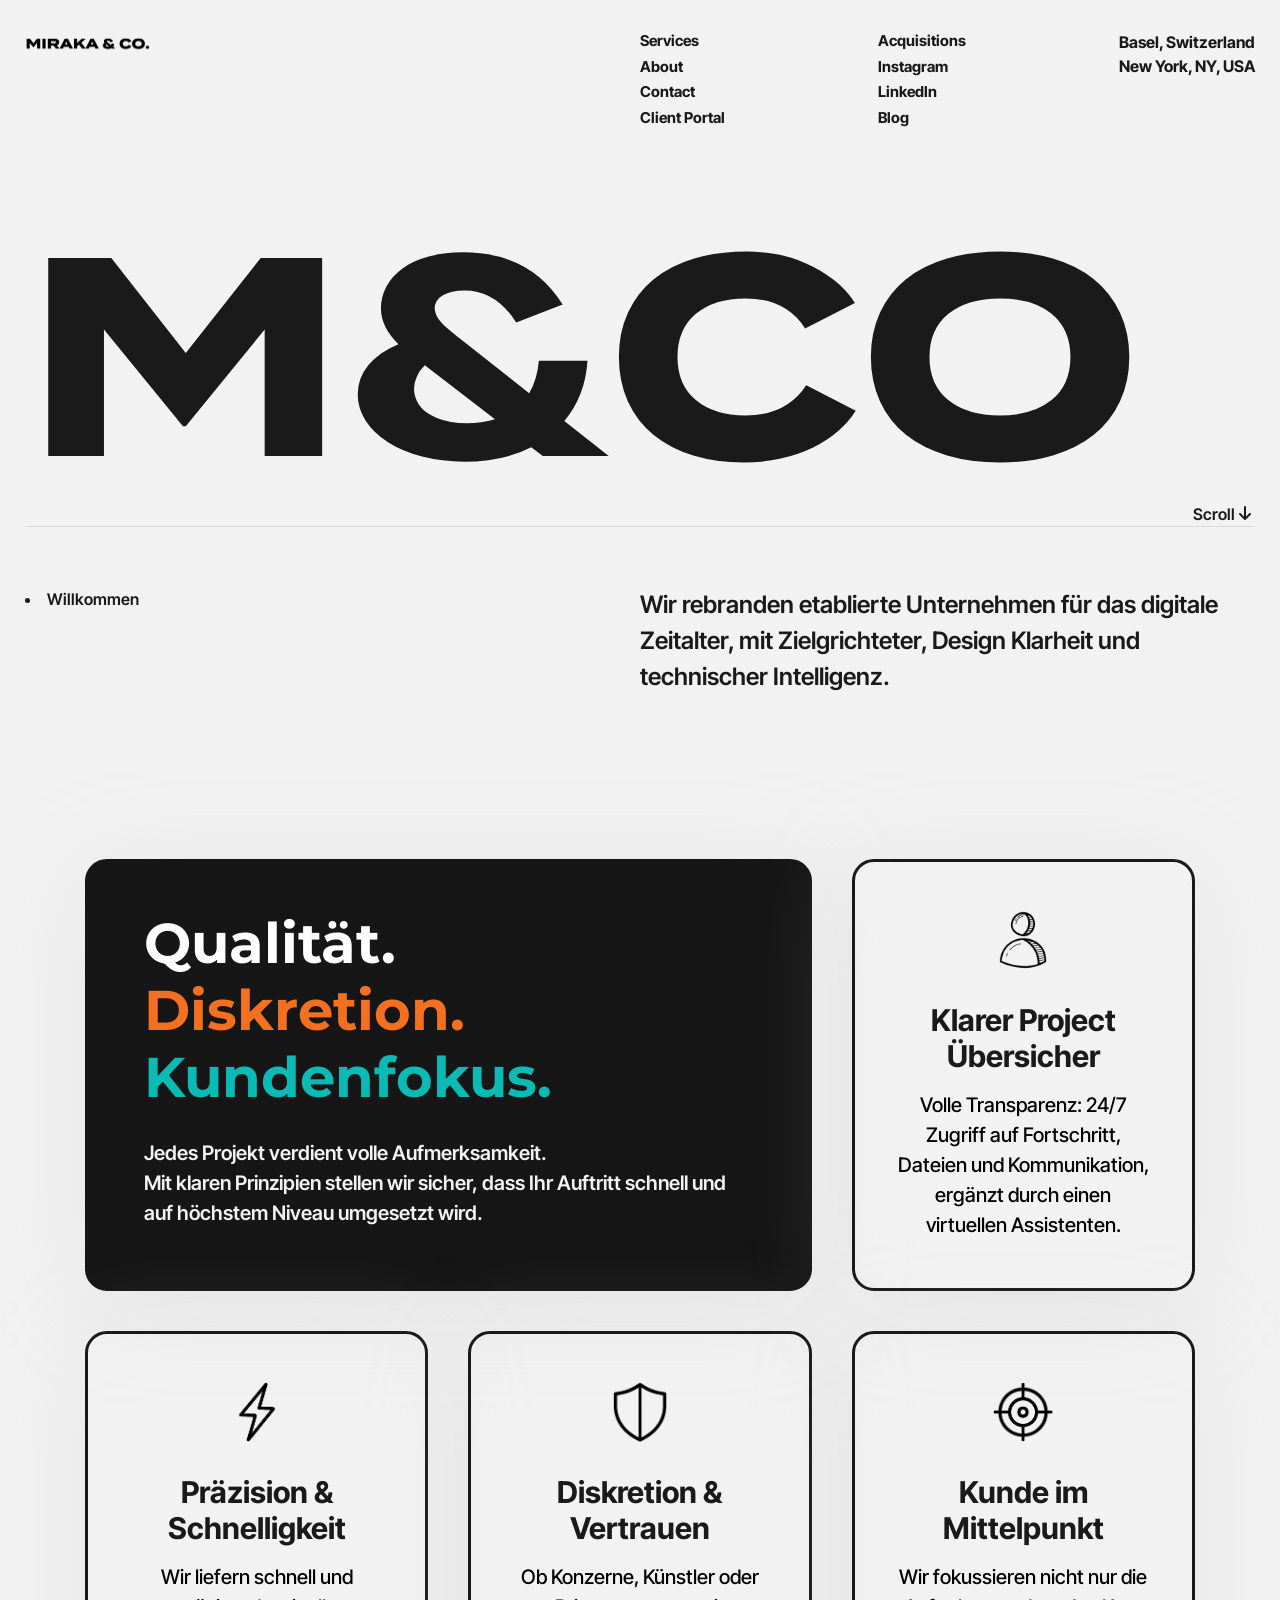
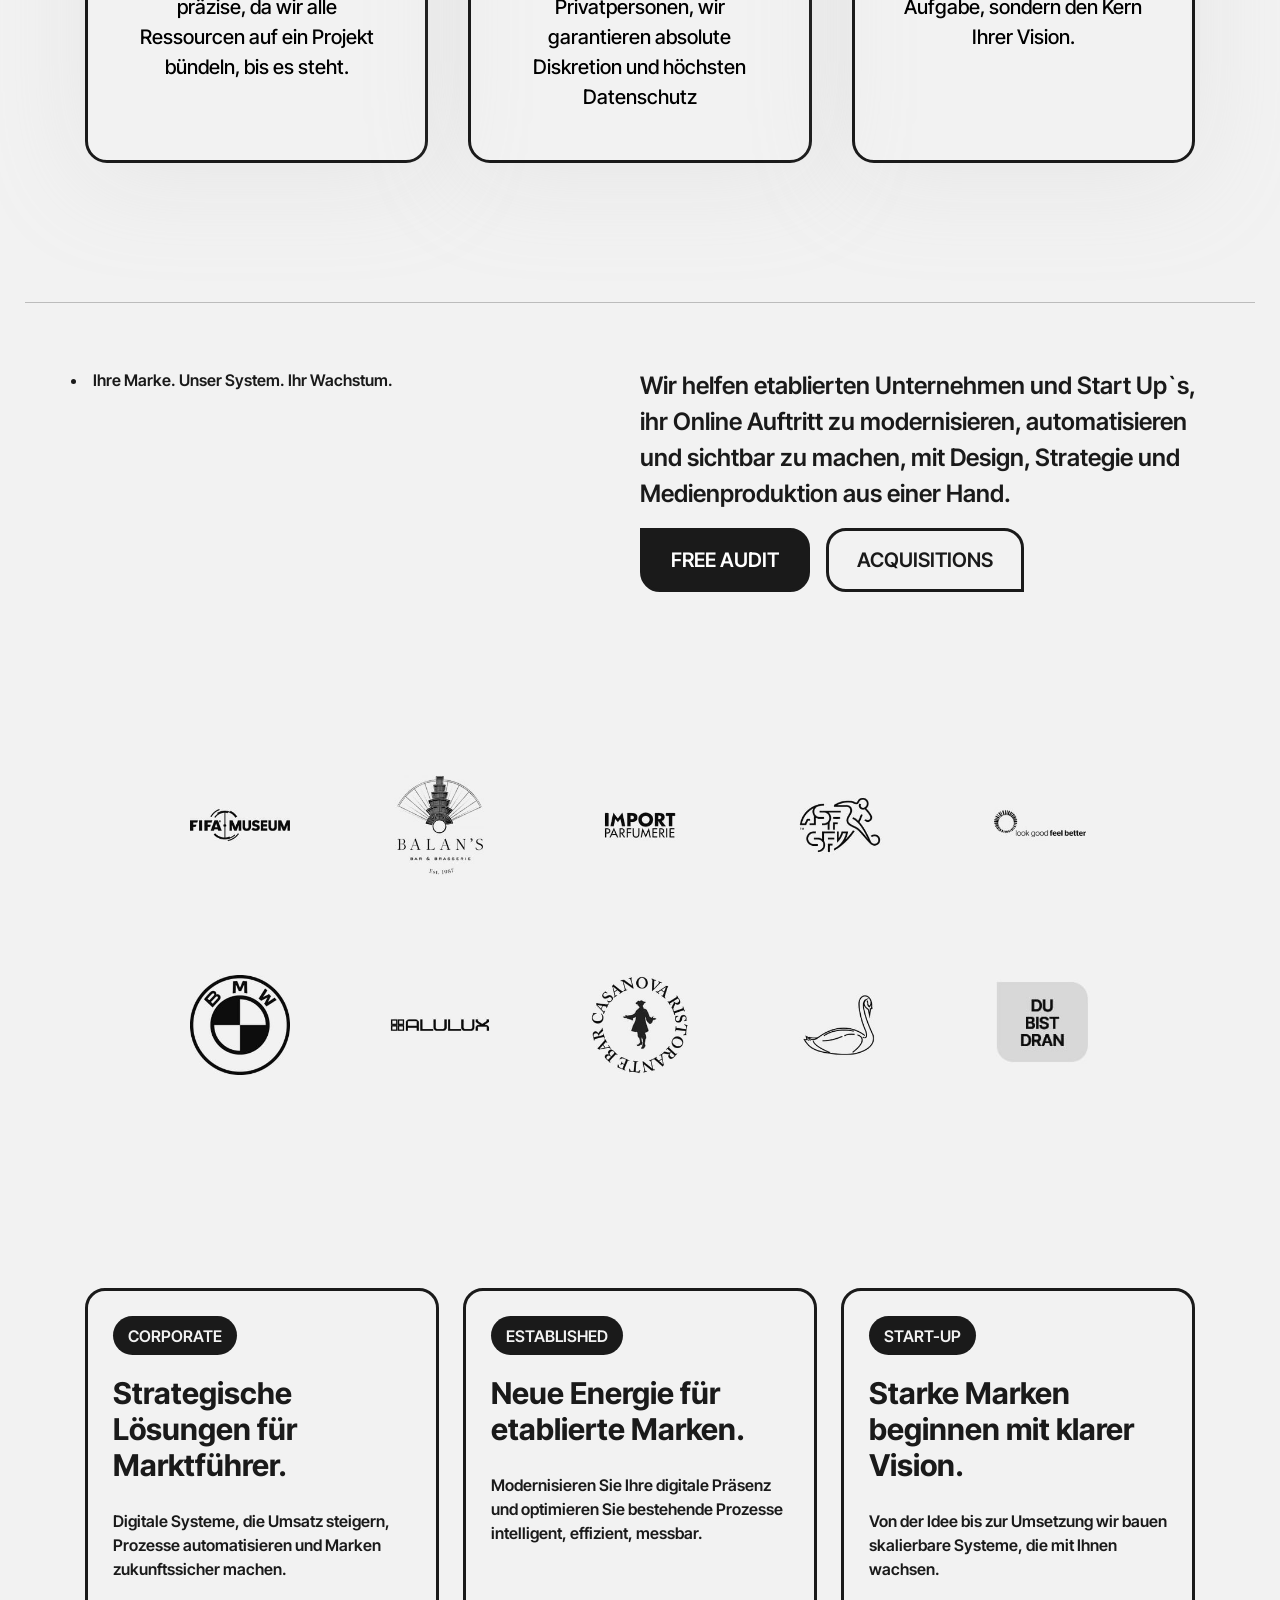
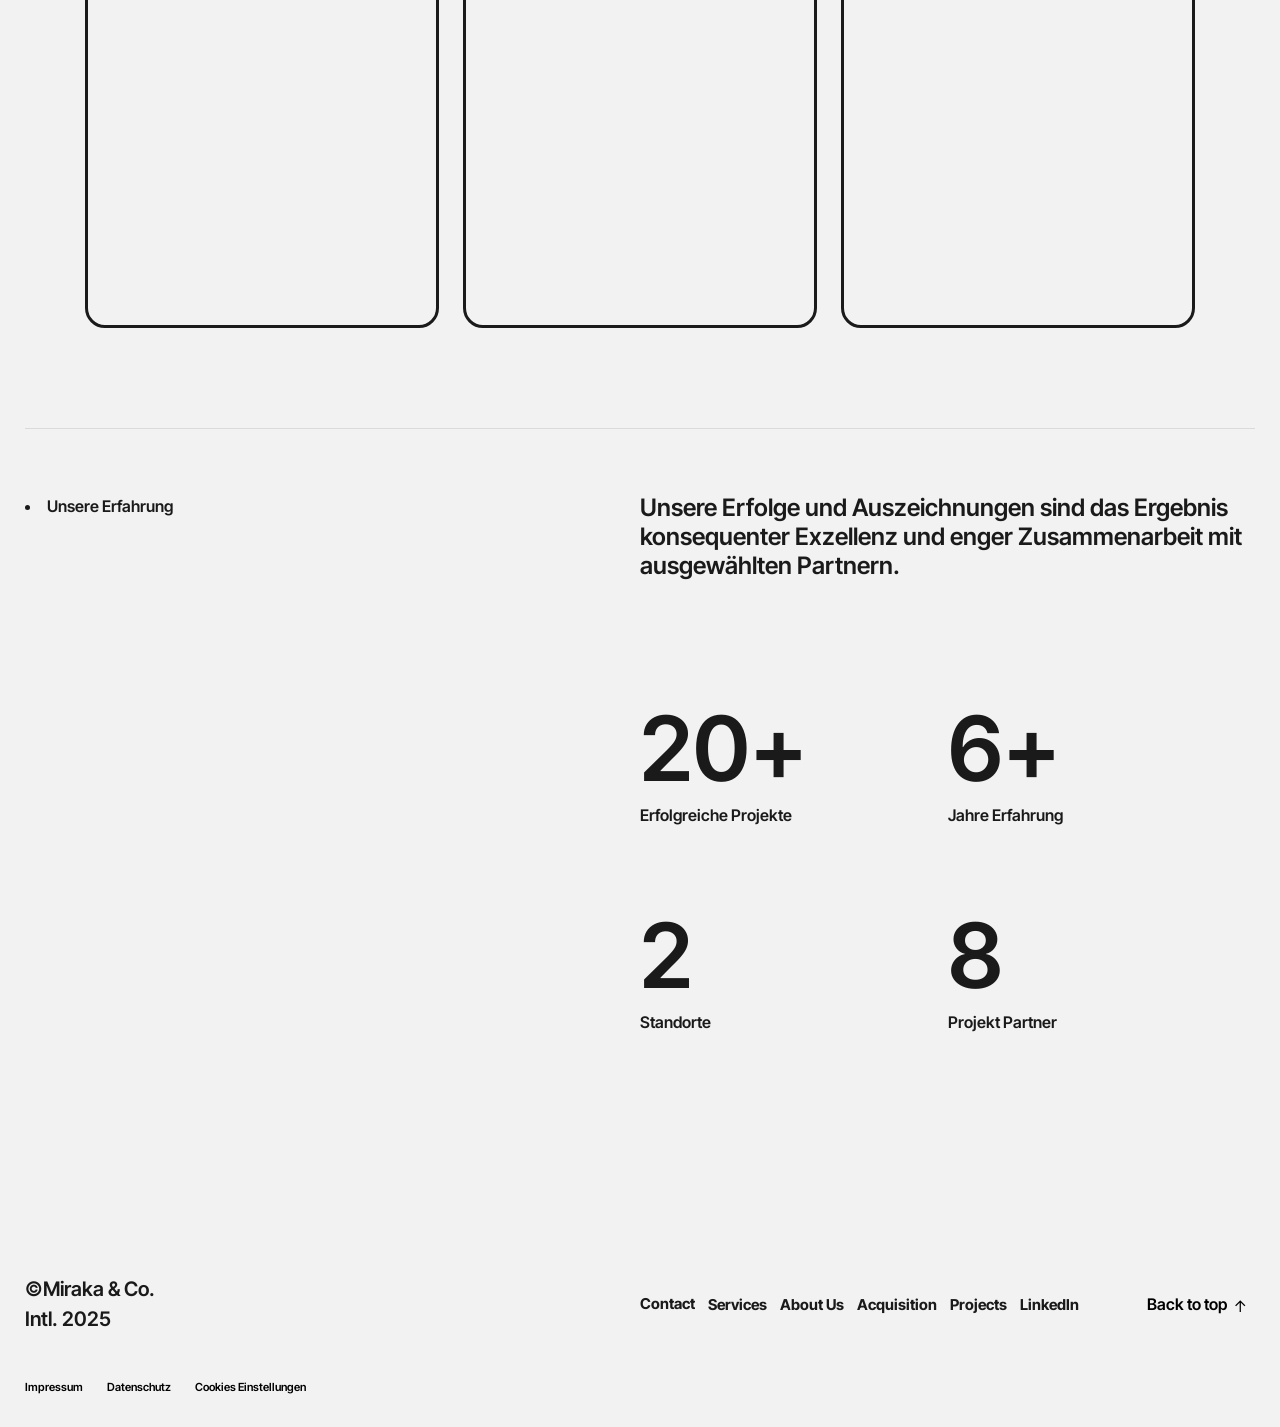
==== commit d987b977: "Complete Home page" ====
--- a/index.html
+++ b/index.html
@@ -500,6 +500,83 @@
         </section>
         <!-- STATE COUNT AREA END -->
 
+        <!-- FOOTER AREA START -->
+        <footer>
+            <div class="footer-top-area">
+                <div class="row gx-0 align-items-center">
+                    <div class="col-lg-5 col-xl-6 d-none d-md-block">
+                        <div class="footer-left">
+                            <p>
+                                ©Miraka & Co. <br />
+                                Intl. 2025
+                            </p>
+                        </div>
+                    </div>
+                    <div class="col-lg-7 col-xl-6">
+                        <div class="d-flex justify-content-between">
+                            <div>
+                                <ul
+                                    class="SMN_effect-31 d-flex align-items-center footer-menu"
+                                >
+                                    <li>
+                                        <a href="" data-hover="Contact"
+                                            ><span>Contact</span></a
+                                        >
+                                    </li>
+                                    <li>
+                                        <a href="" data-hover="Services"
+                                            ><span>Services</span></a
+                                        >
+                                    </li>
+                                    <li>
+                                        <a href="" data-hover="About Us"
+                                            ><span>About Us</span></a
+                                        >
+                                    </li>
+                                    <li>
+                                        <a href="" data-hover="Acquisition"
+                                            ><span>Acquisition</span></a
+                                        >
+                                    </li>
+                                    <li>
+                                        <a href="" data-hover="Projects"
+                                            ><span>Projects</span></a
+                                        >
+                                    </li>
+                                    <li>
+                                        <a href="" data-hover="LinkedIn"
+                                            ><span>LinkedIn</span></a
+                                        >
+                                    </li>
+                                </ul>
+                            </div>
+                            <button class="back-to-top">
+                                <span class="text">Back to top</span>
+                                <span class="icon-wrapper">
+                                    <span class="sarrow arrow1">↑</span>
+                                    <span class="sarrow arrow2">↑</span>
+                                </span>
+                            </button>
+                        </div>
+                    </div>
+                </div>
+            </div>
+            <div class="footer-bottom">
+                <ul>
+                    <li>
+                        <a href="">Impressum</a>
+                    </li>
+                    <li>
+                        <a href="">Datenschutz</a>
+                    </li>
+                    <li>
+                        <a href="">Cookies Einstellungen</a>
+                    </li>
+                </ul>
+            </div>
+        </footer>
+        <!-- FOOTER AREA END -->
+
         <!-- Main jQuery -->
         <script src="js/jquery-3.4.1.min.js"></script>
 
@@ -510,10 +587,10 @@
         <script src="js/scripts.js"></script>
 
         <!-- Scroll-Top button -->
-        <a href="#" class="scrolltotop" style="display: none">
+        <!-- <a href="#" class="scrolltotop" style="display: none">
             <i class="fa-solid fa-arrow-up" aria-hidden="true"></i>
             <span class="pluse"></span>
             <span class="pluse2"></span>
-        </a>
+        </a> -->
     </body>
 </html>
--- a/style.css
+++ b/style.css
@@ -616,3 +616,84 @@
 .single-state p {
     font-weight: 600;
 }
+
+/* FOOTER AREA CSS */
+.footer-left p {
+    font-size: 20px;
+    font-weight: 600;
+}
+
+.footer-menu {
+    flex-wrap: wrap;
+    gap: 13px;
+}
+
+.back-to-top .text {
+    font-weight: 600;
+    cursor: pointer;
+}
+
+.back-to-top {
+    display: inline-flex;
+    align-items: center;
+    background: transparent;
+    gap: 6px;
+    border: none;
+    cursor: pointer;
+    overflow: hidden;
+    font-size: 16px;
+    white-space: nowrap;
+}
+
+/* icon container */
+.icon-wrapper {
+    position: relative;
+    height: 20px;
+    width: 16px;
+    overflow: hidden;
+}
+
+/* arrows */
+.sarrow {
+    position: absolute;
+    left: 0;
+    transition: transform 0.3s ease;
+}
+
+/* default positions */
+.arrow1 {
+    transform: translateY(0);
+}
+
+.arrow2 {
+    transform: translateY(100%);
+}
+
+/* hover effect */
+.back-to-top:hover .arrow1 {
+    transform: translateY(-100%);
+}
+
+.back-to-top:hover .arrow2 {
+    transform: translateY(0);
+}
+
+footer {
+    padding-bottom: 30px;
+}
+
+.footer-bottom {
+    margin-top: 38.4px;
+}
+
+.footer-bottom ul {
+    display: flex;
+    align-items: center;
+    gap: 24px;
+}
+
+.footer-bottom ul li a {
+    font-size: 11.2px;
+    font-weight: 600;
+    color: #000;
+}
--- a/css/responsive.css
+++ b/css/responsive.css
@@ -67,6 +67,16 @@
         border-top: 1px solid #bcbcbc;
         padding-top: 65px;
     }
+
+    .counter-area {
+        padding-bottom: 235px;
+    }
+    .footer-left p {
+        font-size: 16px;
+    }
+    .footer-bottom {
+        margin-top: 26.4px;
+    }
 }
 
 /*=========================
@@ -128,6 +138,16 @@
     .counter-area {
         padding-top: 80px;
         padding-bottom: 213px;
+    }
+
+    .footer-top-area .row {
+        row-gap: 20px;
+    }
+    .footer-left p {
+        font-size: 16px;
+    }
+    .footer-bottom {
+        margin-top: 20px;
     }
 }
 
@@ -268,4 +288,32 @@
     .counter-area {
         padding-bottom: 200px;
     }
-}
+
+    .footer-top-area .row {
+        row-gap: 20px;
+    }
+    .footer-left p {
+        font-size: 16px;
+    }
+    .footer-bottom {
+        margin-top: 20px;
+    }
+    .footer-bottom ul li a {
+        font-size: 16px;
+    }
+    .footer-bottom ul {
+        align-items: start;
+    }
+    .back-to-top {
+        display: none;
+    }
+    .footer-menu li {
+        margin-top: 0 !important;
+    }
+    .footer-menu li a {
+        font-size: 18px !important;
+    }
+    .footer-menu {
+        padding-right: 30px;
+    }
+}
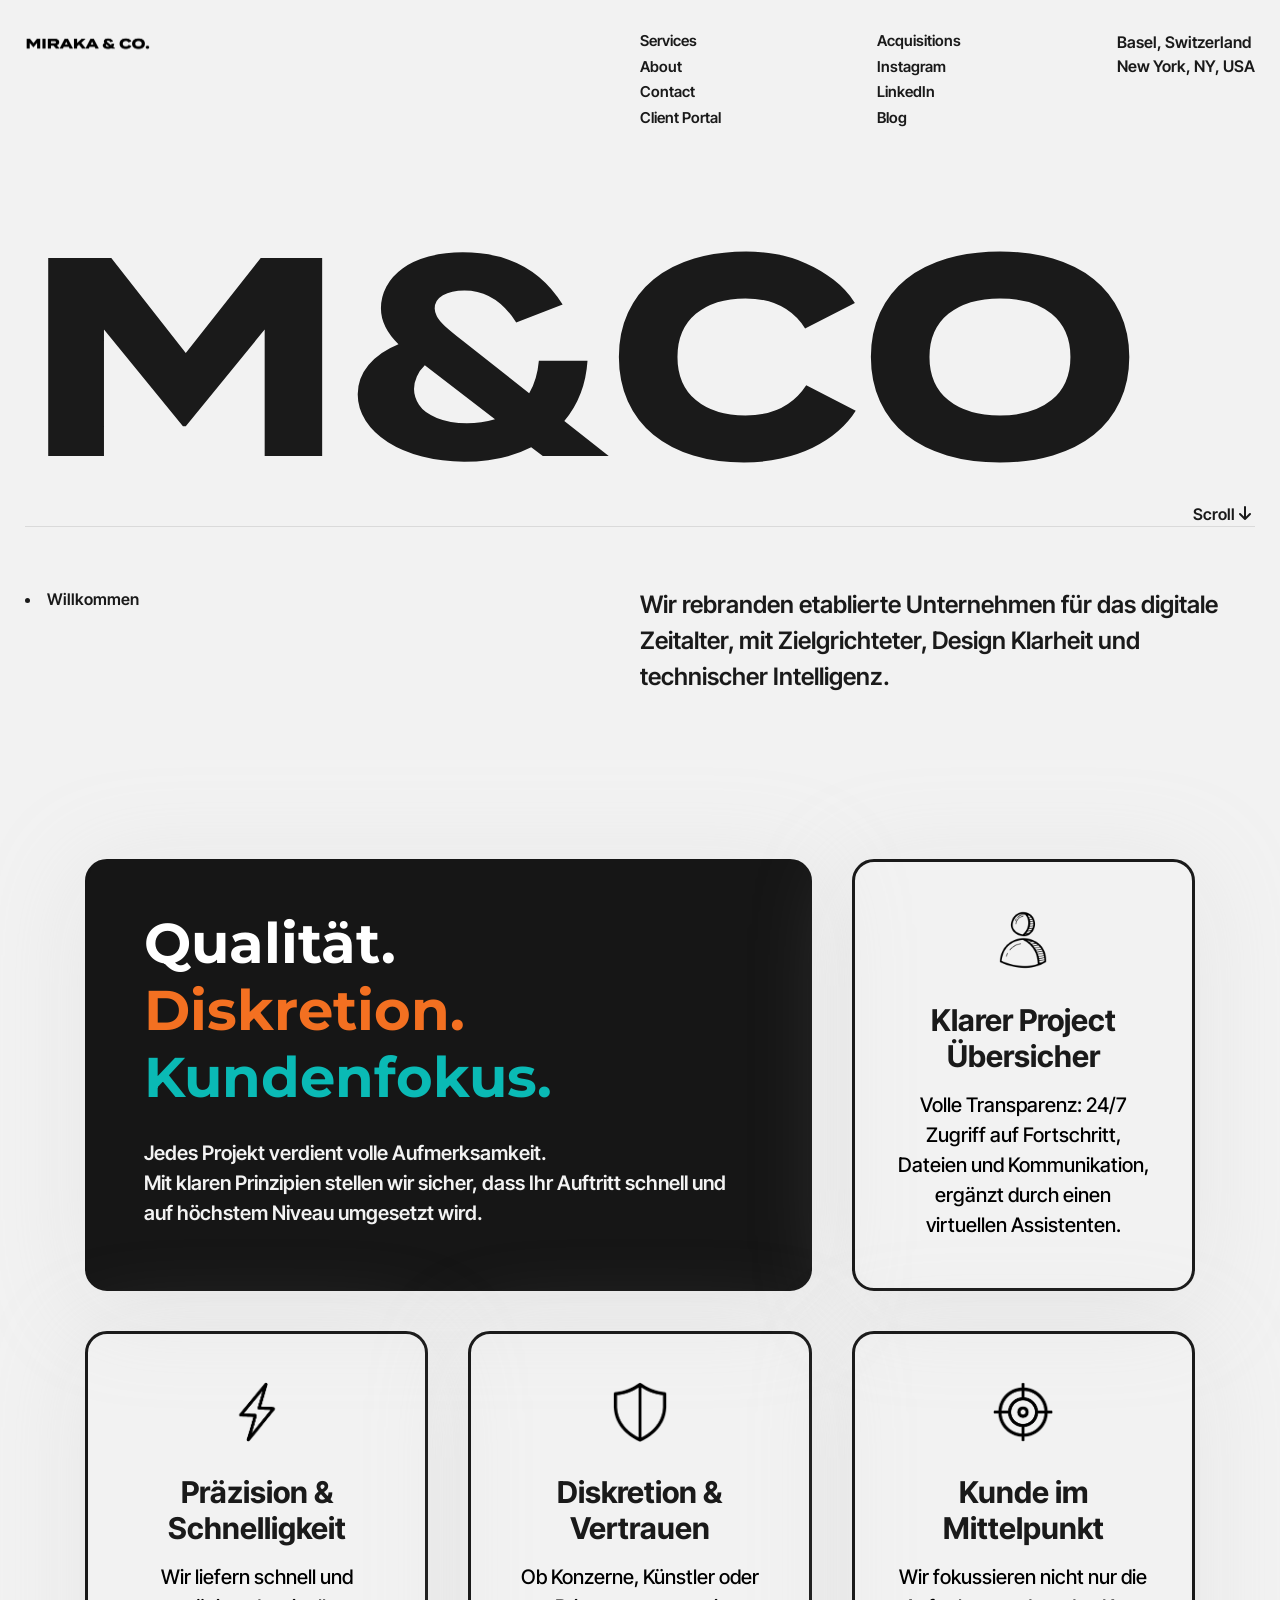
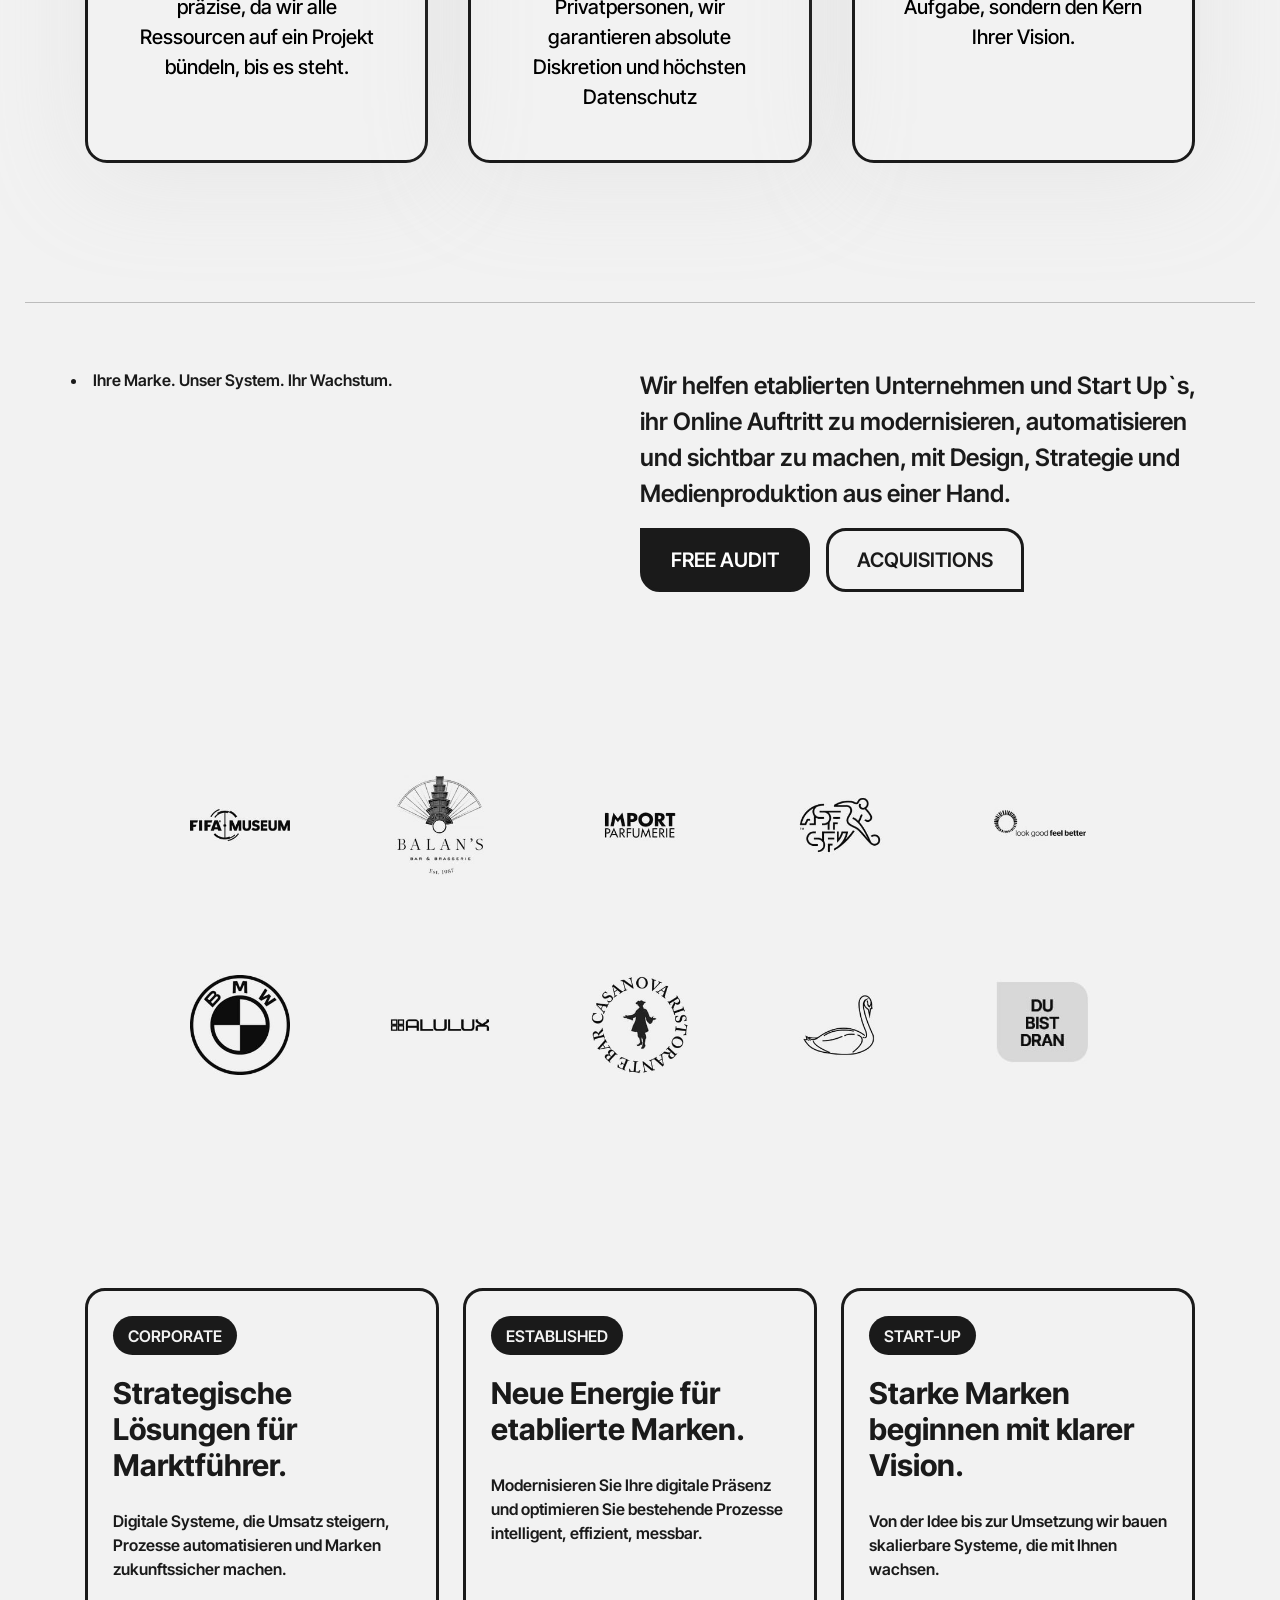
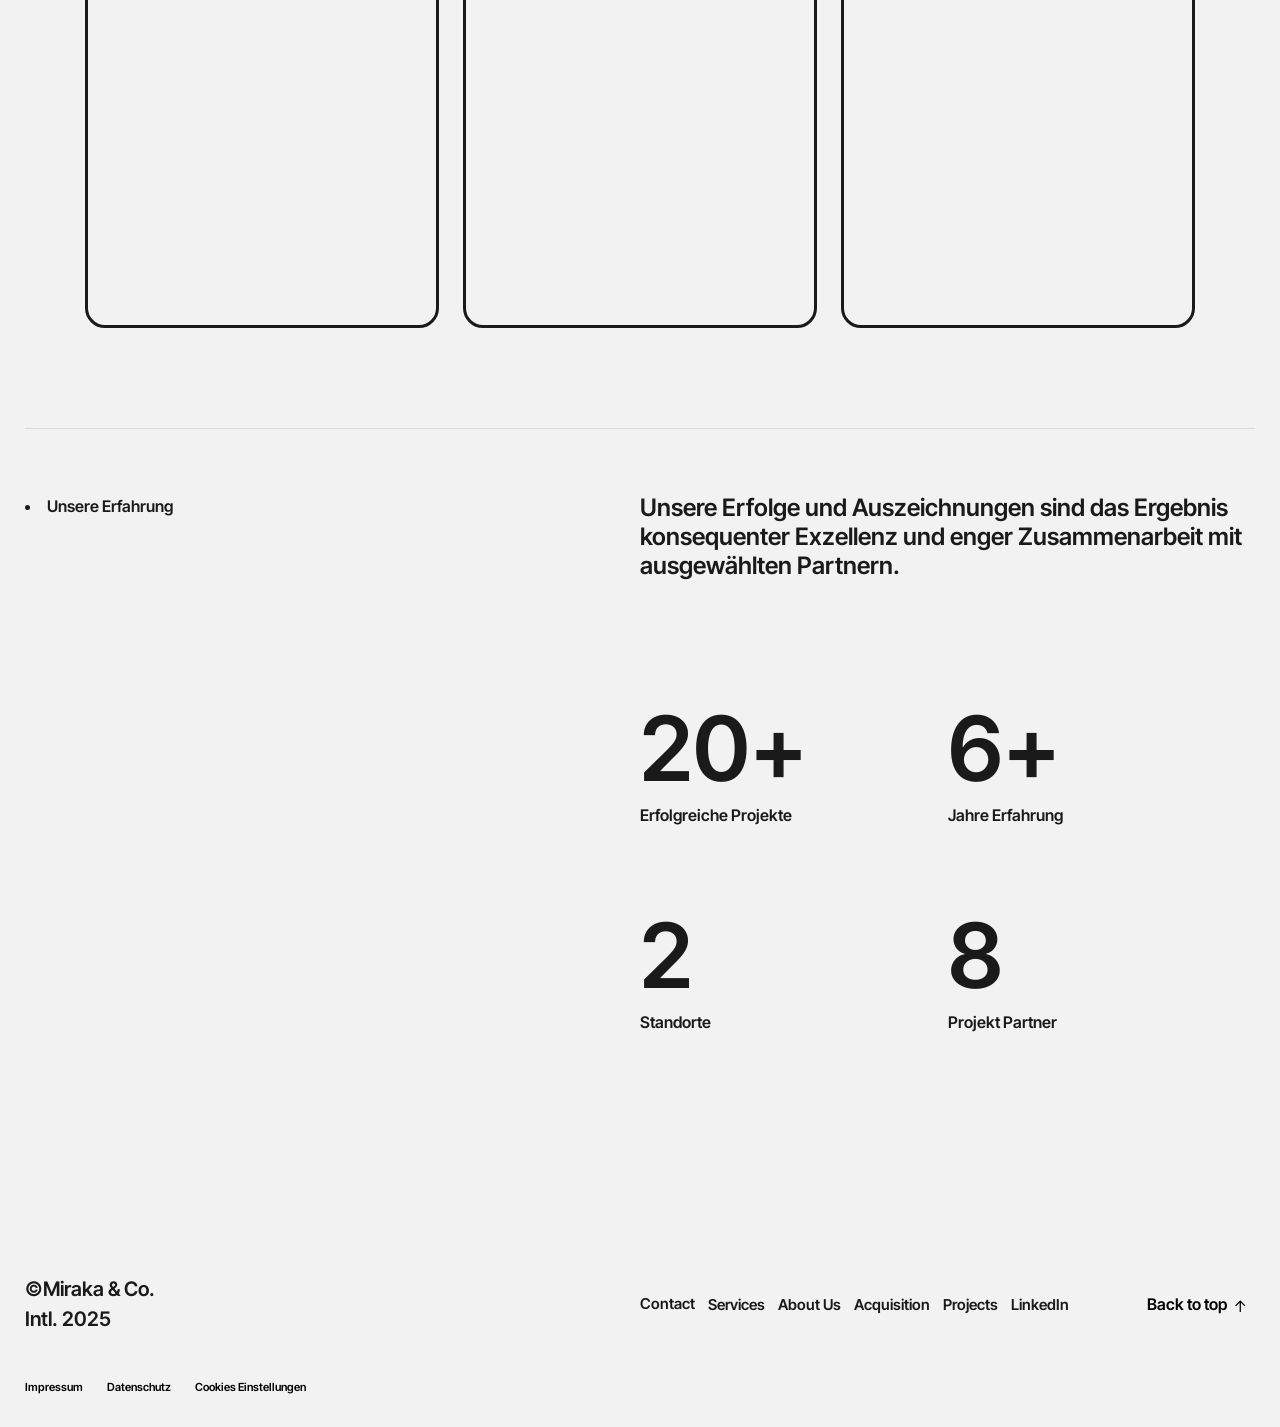
==== commit 0ef89582: "Some changes applyed based on client requirements." ====
--- a/index.html
+++ b/index.html
@@ -24,6 +24,9 @@
         <!-- Icon Css Here -->
         <link rel="stylesheet" href="css/font-awesome.css" />
 
+        <!-- Animation Css -->
+        <link rel="stylesheet" href="css/animate.css" />
+
         <!-- Main StyleSheet -->
         <link rel="stylesheet" href="style.css" />
 
@@ -31,15 +34,25 @@
         <link rel="stylesheet" href="css/responsive.css" />
     </head>
     <body>
+        <!-- ================= PRELOADER START ================= -->
+        <div id="preloader">
+            <div class="progress-bar"></div>
+            <div class="loader-icon">
+                <img src="images/MIRAKA&CO.png" alt="" />
+            </div>
+        </div>
+        <!-- ================= PRELOADER END ================= -->
         <!-- HEADER AREA START -->
         <header class="header-area">
             <nav class="menu-area">
                 <div class="row gx-0">
                     <!-- Logo Area -->
                     <div class="col-6 col-lg-6 col-xl-6">
-                        <div class="logo-card">
-                            <img src="images/MIRAKA&CO.png" alt="" />
-                        </div>
+                        <a href="index.html">
+                            <div class="logo-card">
+                                <img src="images/MIRAKA&CO.png" alt="" />
+                            </div>
+                        </a>
                     </div>
                     <div class="col-6 col-lg-6 col-xl-6">
                         <!-- Small Screen Menu Icon -->
@@ -64,22 +77,28 @@
                             <div>
                                 <ul class="SMN_effect-31">
                                     <li>
-                                        <a href="" data-hover="Services"
+                                        <a
+                                            href="service.html"
+                                            data-hover="Services"
                                             ><span>Services</span></a
                                         >
                                     </li>
                                     <li>
-                                        <a href="" data-hover="About"
+                                        <a href="about.html" data-hover="About"
                                             ><span>About</span></a
                                         >
                                     </li>
                                     <li>
-                                        <a href="" data-hover="Contact"
+                                        <a
+                                            href="contact.html"
+                                            data-hover="Contact"
                                             ><span>Contact</span></a
                                         >
                                     </li>
                                     <li>
-                                        <a href="" data-hover="Client Portal"
+                                        <a
+                                            href="client_portal.html"
+                                            data-hover="Client Portal"
                                             ><span>Client Portal</span></a
                                         >
                                     </li>
@@ -88,7 +107,9 @@
                             <div>
                                 <ul class="SMN_effect-31">
                                     <li>
-                                        <a href="" data-hover="Acquisitions"
+                                        <a
+                                            href="acquisition.html"
+                                            data-hover="Acquisitions"
                                             ><span>Acquisitions</span></a
                                         >
                                     </li>
@@ -98,12 +119,14 @@
                                         >
                                     </li>
                                     <li>
-                                        <a href="" data-hover="LinkedIn"
+                                        <a
+                                            href="linkedIn.html"
+                                            data-hover="LinkedIn"
                                             ><span>LinkedIn</span></a
                                         >
                                     </li>
                                     <li>
-                                        <a href="" data-hover="Blog"
+                                        <a href="blog.html" data-hover="Blog"
                                             ><span>Blog</span></a
                                         >
                                     </li>
@@ -125,22 +148,24 @@
                 <div>
                     <ul class="SMN_effect-31">
                         <li>
-                            <a href="" data-hover="Acquisitions"
+                            <a href="acquisition.html" data-hover="Acquisitions"
                                 ><span>Acquisitions</span></a
                             >
                         </li>
                         <li>
-                            <a href="" data-hover="Services"
+                            <a href="service.html" data-hover="Services"
                                 ><span>Services</span></a
                             >
                         </li>
                         <li>
-                            <a href="" data-hover="Contact"
+                            <a href="contact.html" data-hover="Contact"
                                 ><span>Contact</span></a
                             >
                         </li>
                         <li>
-                            <a href="" data-hover="About"><span>About</span></a>
+                            <a href="about.html" data-hover="About"
+                                ><span>About</span></a
+                            >
                         </li>
                         <li>
                             <a href="" data-hover="Twitter"
@@ -169,7 +194,12 @@
         <!-- INTRO AREA START -->
         <section class="intro-wrpper">
             <div class="intro-area">
-                <h1 class="d-none d-lg-block">M&CO</h1>
+                <h1
+                    class="d-none d-lg-block wow fadeInUp"
+                    data-wow-duration="2s"
+                >
+                    M&CO
+                </h1>
                 <h1 class="d-lg-none">
                     M& <br />
                     <span>CO</span>
@@ -211,7 +241,10 @@
             <div class="container">
                 <div class="featured-cards">
                     <!-- Single Card -->
-                    <div class="single-featured-card">
+                    <div
+                        class="single-featured-card wow fadeInUp"
+                        data-wow-duration="2s"
+                    >
                         <h2>Qualität.</h2>
                         <h2>Diskretion.</h2>
                         <h2>Kundenfokus.</h2>
@@ -226,7 +259,10 @@
                         </div>
                     </div>
                     <!-- Single Card -->
-                    <div class="single-featured-card">
+                    <div
+                        class="single-featured-card wow fadeInUp"
+                        data-wow-duration="2s"
+                    >
                         <div class="text-center user-icon-card">
                             <img src="images/user-icon.png" alt="" />
                         </div>
@@ -242,7 +278,10 @@
                         </div>
                     </div>
                     <!-- Single Card -->
-                    <div class="single-featured-card">
+                    <div
+                        class="single-featured-card wow fadeInUp"
+                        data-wow-duration="2s"
+                    >
                         <div class="text-center user-icon-card">
                             <img src="images/BOLT.png" alt="" />
                         </div>
@@ -258,7 +297,10 @@
                         </div>
                     </div>
                     <!-- Single Card -->
-                    <div class="single-featured-card">
+                    <div
+                        class="single-featured-card wow fadeInUp"
+                        data-wow-duration="2s"
+                    >
                         <div class="text-center user-icon-card">
                             <img src="images/SHIELD.png" alt="" />
                         </div>
@@ -274,7 +316,10 @@
                         </div>
                     </div>
                     <!-- Single Card -->
-                    <div class="single-featured-card">
+                    <div
+                        class="single-featured-card wow fadeInUp"
+                        data-wow-duration="2s"
+                    >
                         <div class="text-center user-icon-card">
                             <img src="images/TARGET.png" alt="" />
                         </div>
@@ -326,40 +371,71 @@
 
         <!-- TRUSTED BRANDS AREA START -->
         <section class="trusted-brands-area">
-            <div class="brands-container">
-                <!-- Single Brand-->
-                <div class="single-brand-logo">
-                    <img src="images/FIFA-MUSEUM.jpg" alt="" />
-                </div>
-                <!-- Single Brand-->
-                <div class="single-brand-logo">
-                    <img src="images/balans.jpg" alt="" />
-                </div>
-                <!-- Single Brand-->
-                <div class="single-brand-logo">
-                    <img src="images/import.jpg" alt="" />
-                </div>
-                <!-- Single Brand-->
-                <div class="single-brand-logo">
-                    <img src="images/asf.jpg" alt="" />
-                </div>
-                <!-- Single Brand-->
-                <div class="single-brand-logo">
-                    <img src="images/feel-better.jpg" alt="" />
-                </div>
-            </div>
-            <div class="brands-container brands-container-two">
-                <!-- Single Brand-->
-                <div class="single-brand-logo">
-                    <img src="images/bmw.jpg" alt="" />
-                </div>
-                <!-- Single Brand-->
-                <div class="single-brand-logo">
-                    <img src="images/alulux.jpg" alt="" />
-                </div>
-                <!-- Single Brand-->
-                <div class="single-brand-logo">
-                    <img src="images/bar.jpg" alt="" />
+            <div class="brands-container wow fadeInUp" data-wow-duration="2s">
+                <!-- Single Brand-->
+                <div class="single-brand-logo">
+                    <a href="https://www.fifamuseum.com/en" target="_blank">
+                        <img src="images/FIFA-MUSEUM.jpg" alt="" />
+                    </a>
+                </div>
+                <!-- Single Brand-->
+                <div class="single-brand-logo">
+                    <a href="https://balansbrickell.com/" target="_blank">
+                        <img src="images/balans.jpg" alt="" />
+                    </a>
+                </div>
+                <!-- Single Brand-->
+                <div class="single-brand-logo">
+                    <a
+                        href="https://www.impo.ch/de/Pflege/Specials/Geschenksets-Pflege/IMPORT-PARFUMERIE-Look-Good-Feel-Better-Beauty-Box-1ST/p/7304327"
+                        target="_blank"
+                    >
+                        <img src="images/import.jpg" alt="" />
+                    </a>
+                </div>
+                <!-- Single Brand-->
+                <div class="single-brand-logo">
+                    <a
+                        href="https://www.football.ch/sfv/nationalteams/u-19.aspx"
+                        target="_blank"
+                    >
+                        <img src="images/asf.jpg" alt="" />
+                    </a>
+                </div>
+                <!-- Single Brand-->
+                <div class="single-brand-logo">
+                    <a
+                        href="https://lgfb.ch/kampagne-von-import-parfumerie/"
+                        target="_blank"
+                    >
+                        <img src="images/feel-better.jpg" alt="" />
+                    </a>
+                </div>
+            </div>
+            <div
+                class="brands-container brands-container-two wow fadeInUp"
+                data-wow-duration="2s"
+            >
+                <!-- Single Brand-->
+                <div class="single-brand-logo">
+                    <a
+                        href="https://www.bmw-m.com/de/topics/magazine-article-pool/bmw-xm-at-coachella.html"
+                        target="_blank"
+                    >
+                        <img src="images/bmw.jpg" alt="" />
+                    </a>
+                </div>
+                <!-- Single Brand-->
+                <div class="single-brand-logo">
+                    <a href="https://www.alulux.ca/" target="_blank">
+                        <img src="images/alulux.jpg" alt="" />
+                    </a>
+                </div>
+                <!-- Single Brand-->
+                <div class="single-brand-logo">
+                    <a href="https://www.casanova1879.ch/" target="_blank">
+                        <img src="images/bar.jpg" alt="" />
+                    </a>
                 </div>
                 <!-- Single Brand-->
                 <div class="single-brand-logo">
@@ -367,7 +443,9 @@
                 </div>
                 <!-- Single Brand-->
                 <div class="single-brand-logo">
-                    <img src="images/bist.jpg" alt="" />
+                    <a href="about.html" target="_blank">
+                        <img src="images/bist.jpg" alt="" />
+                    </a>
                 </div>
             </div>
         </section>
@@ -379,8 +457,11 @@
                 <div class="row">
                     <!-- Single Blog -->
                     <div class="col-lg-4">
-                        <a href="">
-                            <div class="blog-card">
+                        <a href="contact.html">
+                            <div
+                                class="blog-card wow fadeInUp"
+                                data-wow-duration="2s"
+                            >
                                 <div>
                                     <span class="custome-badge">corporate</span>
                                     <h3 class="title">
@@ -403,8 +484,11 @@
                     </div>
                     <!-- Single Blog -->
                     <div class="col-lg-4">
-                        <a href="">
-                            <div class="blog-card">
+                        <a href="contact.html">
+                            <div
+                                class="blog-card wow fadeInUp"
+                                data-wow-duration="2s"
+                            >
                                 <div>
                                     <span class="custome-badge"
                                         >Established</span
@@ -429,8 +513,11 @@
                     </div>
                     <!-- Single Blog -->
                     <div class="col-lg-4">
-                        <a href="">
-                            <div class="blog-card">
+                        <a href="contact.html">
+                            <div
+                                class="blog-card wow fadeInUp"
+                                data-wow-duration="2s"
+                            >
                                 <div>
                                     <span class="custome-badge">Start-UP</span>
                                     <h3 class="title">
@@ -458,7 +545,7 @@
         <!-- PLANS AREA END -->
 
         <!-- STATE COUNT AREA START -->
-        <section class="counter-area">
+        <section class="counter-area wow fadeInUp" data-wow-duration="5s">
             <div class="row gx-0">
                 <div class="col-md-5 col-lg-6">
                     <ul>
@@ -519,22 +606,30 @@
                                     class="SMN_effect-31 d-flex align-items-center footer-menu"
                                 >
                                     <li>
-                                        <a href="" data-hover="Contact"
+                                        <a
+                                            href="contact.html"
+                                            data-hover="Contact"
                                             ><span>Contact</span></a
                                         >
                                     </li>
                                     <li>
-                                        <a href="" data-hover="Services"
+                                        <a
+                                            href="service.html"
+                                            data-hover="Services"
                                             ><span>Services</span></a
                                         >
                                     </li>
                                     <li>
-                                        <a href="" data-hover="About Us"
+                                        <a
+                                            href="about.html"
+                                            data-hover="About Us"
                                             ><span>About Us</span></a
                                         >
                                     </li>
                                     <li>
-                                        <a href="" data-hover="Acquisition"
+                                        <a
+                                            href="acquisition.html"
+                                            data-hover="Acquisition"
                                             ><span>Acquisition</span></a
                                         >
                                     </li>
@@ -544,7 +639,9 @@
                                         >
                                     </li>
                                     <li>
-                                        <a href="" data-hover="LinkedIn"
+                                        <a
+                                            href="linkedIn.html"
+                                            data-hover="LinkedIn"
                                             ><span>LinkedIn</span></a
                                         >
                                     </li>
@@ -583,14 +680,27 @@
         <!-- Bootstrap.bundle Script -->
         <script src="js/bootstrap.bundle.min.js"></script>
 
+        <!-- Animation js -->
+        <script src="js/wow.min.js"></script>
+
         <!-- Custom jQuery -->
         <script src="js/scripts.js"></script>
 
-        <!-- Scroll-Top button -->
-        <!-- <a href="#" class="scrolltotop" style="display: none">
-            <i class="fa-solid fa-arrow-up" aria-hidden="true"></i>
-            <span class="pluse"></span>
-            <span class="pluse2"></span>
-        </a> -->
+        <!-- ================= PRELOADER JS ================= -->
+        <script>
+            window.addEventListener("load", function () {
+                setTimeout(function () {
+                    // fade out preloader
+                    document.getElementById("preloader").classList.add("hide");
+
+                    // enable scroll again
+                    document.body.classList.add("loaded");
+
+                    // 👉 NOW start WOW animation
+                    new WOW().init();
+                }, 1500); // 1.5 second delay
+            });
+        </script>
+        <!-- ================= END PRELOADER JS ================= -->
     </body>
 </html>
--- a/style.css
+++ b/style.css
@@ -22,6 +22,11 @@
     color: #1a1a1a;
     padding-left: 25px;
     padding-right: 25px;
+    overflow: hidden;
+}
+
+body.loaded {
+    overflow: auto;
 }
 
 .termina {
@@ -50,101 +55,57 @@
     margin: 0;
 }
 
-.scrolltotop {
-    width: 40px;
-    height: 40px;
-    line-height: 40px;
-    border-radius: 50%;
-    background: #008b8b;
-    text-align: center;
-    font-size: 22px;
-    color: #ffffff;
+/* Full screen overlay */
+#preloader {
     position: fixed;
-    right: 30px;
-    bottom: 25px;
-    display: none;
-    animation: lab_top_up 5s linear infinite;
-    -webkit-transition: all 0.3s ease;
-    -moz-transition: all 0.3s ease;
-    transition: all 0.3s ease;
-    z-index: 1;
-}
-
-.scrolltotop i {
-    color: #ffff;
-}
-
-@keyframes lab_top_up {
-    0% {
-        transform: translateY(-15px);
+    top: 0;
+    left: 0;
+    width: 100%;
+    height: 100vh;
+    background: #ffffff;
+    display: flex;
+    justify-content: center;
+    align-items: center;
+    z-index: 99999;
+
+    transition:
+        opacity 0.6s ease,
+        visibility 0.6s ease;
+}
+
+/* progress bar */
+.progress-bar {
+    position: absolute;
+    top: 0;
+    left: 0;
+    height: 8px;
+    width: 0;
+    background: #111;
+
+    animation: loadProgress 1.5s linear forwards;
+}
+
+/* animation */
+@keyframes loadProgress {
+    from {
+        width: 0%;
     }
-    50% {
-        transform: translateY(0px);
+    to {
+        width: 100%;
     }
-    100% {
-        transform: translateY(-15px);
-    }
-}
-
-.pluse,
-.pluse2 {
-    position: relative;
-    top: 13px;
-    left: -8px;
-    z-index: -1;
-}
-
-.pluse::before,
-.pluse2::before {
-    width: 40px;
-    height: 40px;
-}
-
-.pluse::after,
-.pluse::before,
-.pluse2::after,
-.pluse2::before {
-    background: #008b8b;
-    border-radius: 50%;
-    left: 50%;
-    top: 50%;
-    display: block;
-    content: "";
-    position: absolute;
-    top: 2px;
-    left: 0;
-}
-
-.pluse::after,
-.pluse2::after {
-    width: 30px;
-    height: 30px;
-    background: transparent;
-    margin-left: -15px;
-    margin-top: -15px;
-}
-
-.pluse::before {
-    -webkit-animation: pluse_animate 2.5s infinite linear;
-    animation: pluse_animate 2.5s infinite linear;
-}
-
-.pluse2::before {
-    -webkit-animation: pluse_animate 3s infinite linear;
-    animation: pluse_animate 3s infinite linear;
-}
-
-@keyframes pluse_animate {
-    0% {
-        opacity: 1;
-        -webkit-transform: translate(-50%, -50%) scale(0.3);
-        transform: translate(-50%, -50%) scale(0.3);
-    }
-    100% {
-        opacity: 0;
-        -webkit-transform: translate(-50%, -50%) scale(2);
-        transform: translate(-50%, -50%) scale(2);
-    }
+}
+
+/* hide state */
+#preloader.hide {
+    opacity: 0;
+    visibility: hidden;
+}
+
+/* text */
+.loader-text {
+    font-size: 16px;
+    font-weight: 700;
+    color: #111;
 }
 
 .container {
@@ -196,7 +157,7 @@
     animation-fill-mode: both;
     padding: 0;
     color: #1a1a1a !important;
-    font-weight: 700;
+    font-weight: 600;
     font-size: 15px;
 }
 
@@ -239,7 +200,7 @@
 
 .location-text a {
     color: #1a1a1a;
-    font-weight: 700;
+    font-weight: 600;
 }
 
 #humbarger-icon {
@@ -291,7 +252,7 @@
     font-family: "Termina", sans-serif;
     color: #1a1a1a;
     font-size: 283px;
-    font-weight: 700;
+    font-weight: 600;
     line-height: 100%;
 }
 
@@ -653,14 +614,12 @@
     overflow: hidden;
 }
 
-/* arrows */
 .sarrow {
     position: absolute;
     left: 0;
     transition: transform 0.3s ease;
 }
 
-/* default positions */
 .arrow1 {
     transform: translateY(0);
 }
@@ -669,7 +628,6 @@
     transform: translateY(100%);
 }
 
-/* hover effect */
 .back-to-top:hover .arrow1 {
     transform: translateY(-100%);
 }
@@ -697,3 +655,893 @@
     font-weight: 600;
     color: #000;
 }
+
+/* ACQUISITION PAGE */
+#acquisitions-intro {
+    margin-top: 0;
+}
+
+.intro-area h2 {
+    font-size: 192px;
+    font-weight: 600;
+    line-height: 100%;
+}
+
+.intro-area h2 span {
+    color: #0abab5;
+}
+
+/* INVESTIEREN CSS HERE */
+.investieren-row {
+    padding-top: 112px;
+    padding-bottom: 112px;
+}
+
+.investieren-content-box {
+    width: 100%;
+    max-width: 768px;
+    margin: auto;
+}
+
+.investieren-content-box span {
+    color: #0abab5;
+    font-weight: 600;
+}
+
+.investieren-content-box h1 {
+    color: #000;
+    font-size: 80px;
+    font-weight: 600;
+    line-height: 100%;
+    margin-top: 14px;
+    margin-bottom: 20px;
+}
+
+.investieren-content-box p {
+    color: #000;
+    font-size: 24px;
+    font-weight: 600;
+}
+
+.investieren-desc {
+    display: flex;
+    flex-direction: column;
+    gap: 25px;
+}
+
+.investieren-area {
+    border-bottom: 1px solid #dadada;
+}
+
+.second-investieren-row {
+    margin-top: 30px;
+    padding-bottom: 90px;
+}
+
+.acquisitionpage.menu-active {
+    transform: translateY(35%);
+}
+
+/* CONTACT PAGE CSS HERE */
+/* CONTACT BANNER CSS */
+.contact-banner-area h1 {
+    font-size: 160px;
+    line-height: normal;
+    font-weight: 600;
+    margin-top: 90px;
+    margin-bottom: 60px;
+}
+
+/* CONTACT FORM CSS */
+.contact-form-area ul {
+    list-style: disc;
+    list-style-position: inside;
+    font-weight: 600;
+}
+
+.contact-desc {
+    font-size: 24px;
+    font-weight: 600;
+    line-height: 115%;
+}
+
+.contact-desc a {
+    color: #1a1a1a;
+}
+
+.form-wrapper {
+    padding-top: 86px;
+    width: 100%;
+    max-width: 940px;
+    padding-bottom: 285px;
+}
+
+.form-row {
+    display: grid;
+    grid-template-columns: 1fr 1fr;
+    gap: 20px;
+    margin-bottom: 16px;
+}
+
+.form-group {
+    display: flex;
+    flex-direction: column;
+    gap: 6px;
+}
+
+.form-group label {
+    font-weight: 700;
+    color: #111;
+    letter-spacing: -0.01em;
+}
+
+.form-group input[type="text"],
+.form-group input[type="email"],
+.form-group input[type="tel"] {
+    width: 100%;
+    height: 52px;
+    padding: 0 16px;
+    font-size: 15px;
+    color: #111;
+    background-color: #f0f0f0;
+    border: 2px solid #111;
+    border-radius: 0 20px 20px;
+    outline: none;
+    transition: border-color 0.15s ease;
+    -webkit-appearance: none;
+}
+
+.form-group input[type="text"]:focus,
+.form-group input[type="email"]:focus,
+.form-group input[type="tel"]:focus {
+    border-color: #555;
+}
+
+.form-group input::placeholder {
+    color: transparent;
+}
+
+/* Service question */
+.service-label {
+    font-weight: 700;
+    color: #111;
+    margin-bottom: 10px;
+    margin-top: 4px;
+    display: block;
+}
+
+.radio-grid {
+    display: grid;
+    grid-template-columns: 1fr 1fr;
+    gap: 0;
+    margin-bottom: 16px;
+}
+
+.radio-item {
+    display: flex;
+    align-items: center;
+    gap: 10px;
+    padding: 8px 0;
+    cursor: pointer;
+}
+
+.radio-item input[type="radio"] {
+    appearance: none;
+    -webkit-appearance: none;
+    width: 22px;
+    height: 22px;
+    border: 2px solid #111;
+    border-radius: 50%;
+    flex-shrink: 0;
+    cursor: pointer;
+    position: relative;
+    transition: border-color 0.15s;
+}
+
+.radio-item input[type="radio"]:checked::after {
+    content: "";
+    position: absolute;
+    top: 50%;
+    left: 50%;
+    transform: translate(-50%, -50%);
+    width: 10px;
+    height: 10px;
+    background-color: #111;
+    border-radius: 50%;
+}
+
+.radio-item span {
+    color: #111;
+    font-weight: 500;
+}
+
+/* Message textarea */
+.message-label {
+    font-weight: 700;
+    color: #111;
+    display: block;
+    margin-bottom: 6px;
+}
+
+textarea {
+    width: 100%;
+    min-height: 180px;
+    padding: 14px 16px;
+    font-size: 15px;
+    font-family: inherit;
+    color: #111;
+    background-color: #f0f0f0;
+    border: 2px solid #111;
+    border-radius: 0 20px 20px;
+    outline: none;
+    resize: vertical;
+    margin-bottom: 16px;
+    transition: border-color 0.15s ease;
+}
+
+textarea:focus {
+    border-color: #555;
+}
+
+textarea::placeholder {
+    color: #000000;
+    font-size: 14.5px;
+    font-weight: 500;
+}
+
+/* Checkbox row */
+.checkbox-row {
+    display: flex;
+    align-items: flex-start;
+    gap: 10px;
+    margin-bottom: 24px;
+}
+
+.checkbox-row input[type="checkbox"] {
+    appearance: none;
+    -webkit-appearance: none;
+    width: 22px;
+    height: 22px;
+    border: 2px solid #111;
+    border-radius: 4px;
+    flex-shrink: 0;
+    cursor: pointer;
+    margin-top: 1px;
+    background-color: #111;
+    position: relative;
+}
+
+.checkbox-row input[type="checkbox"]:checked::after {
+    content: "";
+    position: absolute;
+    top: 3px;
+    left: 6px;
+    width: 6px;
+    height: 11px;
+    border: 2px solid #f0f0f0;
+    border-top: none;
+    border-left: none;
+    transform: rotate(45deg);
+}
+
+.checkbox-row label {
+    font-size: 14px;
+    color: #111;
+    line-height: 1.55;
+    cursor: pointer;
+    font-weight: 600;
+}
+
+.checkbox-row label a {
+    color: #111;
+    text-decoration: underline;
+    text-underline-offset: 2px;
+}
+
+/* Submit button */
+.btn-submit {
+    display: inline-block;
+    padding: 14px 28px;
+    font-size: 15px;
+    font-weight: 700;
+    font-family: inherit;
+    color: #fff;
+    background-color: #111;
+    border: none;
+    border-radius: 20px 20px 0;
+    cursor: pointer;
+    letter-spacing: 0.01em;
+    transition: background-color 0.15s ease;
+}
+
+.btn-submit:hover {
+    background-color: #333;
+}
+
+.btn-submit:active {
+    background-color: #000;
+}
+
+/* ABOUT PAGE CSS START */
+/* INTRO AREA CSS */
+.about-intro h1 {
+    font-size: 160px;
+    font-weight: 600;
+    font-family: "Inter Tight", sans-serif;
+}
+
+.desc-one {
+    font-weight: 700;
+    margin-bottom: 20px;
+}
+
+/* IMAGE AREA CSS */
+.image-area {
+    display: grid;
+    grid-template-columns: 1fr 1fr;
+    gap: 20px;
+    padding-top: 47px;
+    padding-bottom: 110px;
+}
+
+.single-image-box img {
+    width: 100%;
+}
+
+.single-image-box {
+    position: relative;
+    overflow: hidden;
+    z-index: 1;
+    cursor: pointer;
+}
+
+.cursor-button {
+    width: 120px;
+    height: 120px;
+    border-radius: 50%;
+    background: #000;
+    color: #fff;
+    display: flex;
+    align-items: center;
+    justify-content: center;
+    line-height: 100%;
+    position: absolute;
+    left: -160px;
+    top: 120%;
+    z-index: 10;
+    transition: all 500ms ease-in-out;
+}
+
+.single-image-box:hover .cursor-button {
+    top: 50%;
+    left: 50%;
+    transform: translate(-50%, -50%);
+}
+
+.counter-area .form-wrapper {
+    padding-bottom: 61px;
+}
+
+/* Direkt Area Css */
+.direkt-area {
+    display: grid;
+    grid-template-columns: 1fr 1fr;
+    padding-bottom: 300px;
+}
+.direkt-list ul li {
+    margin-left: 30px;
+    position: relative;
+}
+.direkt-list ul li::before {
+    content: "";
+    display: block;
+    clear: both;
+    width: 10px;
+    height: 10px;
+    background: #000;
+    border-radius: 50%;
+    position: absolute;
+    top: 50%;
+    left: -20px;
+    transform: translateY(-50%);
+}
+.direkt-list ul li span {
+    font-size: 48px;
+    font-weight: 700;
+}
+.direkt-title {
+    font-size: 24px;
+    font-weight: 600;
+    margin-bottom: 36px;
+    line-height: 100%;
+    margin-top: 15px;
+}
+
+.direkt-author {
+    color: #000;
+    font-weight: 600;
+}
+
+.direkt-designation {
+    font-size: 12.8px;
+    color: #000;
+}
+.sub-title {
+    font-size: 20px;
+    font-weight: 600;
+    color: #000;
+    text-align: center;
+}
+
+.funcktionieren-title {
+    color: #000;
+    font-size: 56px;
+    font-weight: 600;
+    text-align: center;
+    margin-bottom: 25px;
+}
+
+.funcktionieren-desc {
+    max-width: 768px;
+    margin: auto;
+    color: #000;
+    font-size: 20px;
+    font-weight: 600;
+    text-align: center;
+}
+
+.analyse-row {
+    display: grid;
+    grid-template-columns: repeat(4, 1fr);
+    gap: 70px;
+    padding-left: 5%;
+    padding-right: 5%;
+    padding-top: 196px;
+    padding-bottom: 100px;
+}
+
+.analyse-card h3 {
+    font-size: 26px;
+    font-weight: 700;
+    margin-bottom: 10px;
+}
+
+.analyse-card h6 {
+    color: #010b15;
+    font-size: 32px;
+    font-weight: 700;
+}
+
+.analyse-card p {
+    font-size: 20px;
+    font-weight: 600;
+}
+
+.analyse-card {
+    position: relative;
+}
+
+.arrow-one-svg,
+.arrow-two-svg {
+    position: absolute;
+}
+
+.arrow-one-svg img,
+.arrow-two-svg img {
+    max-width: 100%;
+}
+
+.analyse-card:nth-child(2),
+.analyse-card:nth-child(4) {
+    padding-top: 100px;
+}
+
+.arrow-one-svg {
+    bottom: -10px;
+}
+
+.arrow-two-svg {
+    top: -40px;
+}
+
+.analyse-card:nth-child(3) .arrow-one-svg {
+    left: 100px;
+}
+
+/* ACCORDION Area Css */
+.accordion-container .accordion-title {
+    position: relative;
+    margin: 0;
+    font-size: 24px;
+    font-weight: 600 !important;
+    color: #000;
+    cursor: pointer;
+    display: flex;
+    align-items: center;
+    justify-content: space-between;
+}
+
+.accordion-container .accordion-title.open {
+    padding-bottom: 20px;
+}
+
+.accordion-container .accordion-title.open::before {
+    transform: rotate(180deg);
+}
+
+.accordion-container .accordion-title.open::after {
+    opacity: 0;
+}
+
+.single-accordion-item {
+    border-top: 1px solid #000000;
+    padding-top: 20px;
+    padding-bottom: 20px;
+}
+
+.single-accordion-item:last-child {
+    border-bottom: 1px solid #000000;
+}
+
+/* CSS for Demo */
+.accordion-container {
+    max-width: 786px;
+    margin: 0 auto;
+}
+
+.accordion-wrpper h2 {
+    color: #000;
+    font-size: 48px;
+    font-weight: 700;
+    text-align: center;
+    margin-bottom: 100px;
+}
+
+.accordion-area {
+    padding-top: 55px;
+}
+
+.accordion-title i {
+    font-size: 16px;
+}
+
+.accordion-container .accordion-title.open i {
+    transition: all 300ms ease-in-out;
+}
+
+.accordion-container .accordion-title.open i {
+    transform: rotateZ(-180deg);
+}
+
+.accordion-content p {
+    font-size: 20px;
+    font-weight: 500;
+}
+
+/* CTA AREA CSS */
+.cta-parant {
+    padding-top: 80px;
+    padding-bottom: 195px;
+}
+
+.cta-card {
+    padding: 40px;
+    border-radius: 50px;
+    background: #000;
+    border: 0 solid #000;
+    text-align: center;
+    max-width: 560px;
+    margin: auto;
+}
+
+.cta-card h4 {
+    font-family: "Montserrat", sans-serif;
+    color: #f2f2f2;
+    font-size: 40px;
+    font-weight: 800;
+    line-height: 100%;
+}
+
+.cta-card p {
+    color: #f2f2f2;
+    padding: 0 60px;
+    margin-top: 27px;
+    margin-bottom: 35px;
+}
+
+.cta-buttons {
+    display: flex;
+    align-items: center;
+    justify-content: center;
+    gap: 20px;
+}
+
+.cta-buttons a {
+    background: #f2f2f2;
+    text-align: center;
+    border-radius: 10px;
+    padding: 0.75rem 2rem;
+    font-size: 1.2rem;
+    color: #000;
+    font-weight: 600;
+}
+
+/* CLIENT PORTAL AREA CSS */
+.client-portal-area {
+}
+
+.client-portal-wrpper {
+    grid-column-gap: 20px;
+    grid-row-gap: 16px;
+    background-color: #1a1a1a;
+    border-radius: 20px;
+    flex-direction: row;
+    grid-template-rows: auto;
+    grid-template-columns: 0.5fr 0.5fr;
+    grid-auto-columns: 1fr;
+    justify-content: space-between;
+    align-items: center;
+    max-width: 100%;
+    padding: 70px;
+    display: grid;
+    position: relative;
+    overflow: hidden;
+}
+
+.client-portal-wrpper h2 {
+    color: #f7f7f7;
+    font-size: 112px;
+    font-weight: 600;
+    line-height: 100%;
+    font-family: "Termina", sans-serif;
+}
+
+.client-portal-wrpper h3 {
+    color: #f7f7f7;
+    font-size: 40px;
+    font-weight: 700;
+    line-height: 100%;
+}
+
+.client-portal-wrpper h4 {
+    color: #f7f7f7;
+    font-size: 24px;
+    font-weight: 600;
+    margin-top: 14px;
+    margin-bottom: 40px;
+}
+
+.client-portal-features {
+    display: flex;
+    flex-direction: column;
+    row-gap: 5px;
+}
+
+.client-portal-features li {
+    display: flex;
+    align-items: start;
+    gap: 10px;
+}
+
+.client-portal-features li img {
+    width: 25px;
+    margin-top: 5px;
+}
+
+.client-portal-features li h6 {
+    color: #f2f2f2;
+    font-size: 20px;
+    font-weight: 600;
+}
+
+.client-portal-features li p {
+    color: #f2f2f2;
+    font-size: 17px;
+}
+
+.download-buttons {
+    display: flex;
+    align-items: center;
+    gap: 15px;
+    margin-top: 85px;
+}
+
+.download-buttons a {
+    display: inline-block;
+}
+
+.download-buttons img {
+    width: 100%;
+    max-width: 230px;
+    cursor: pointer;
+    border: 3px solid #f2f2f2;
+    border-radius: 10px;
+}
+
+.client-portal-area {
+    padding-bottom: 250px;
+    border-bottom: 1px solid #dadada;
+}
+
+.blog-intro h1,
+.linkedIn-intro h1 {
+    font-family: "Inter Tight", sans-serif;
+}
+
+.linkedIn-intro h1 {
+    color: #f37021;
+}
+
+.intro-area.linkedIn-intro h3 {
+    margin-top: 150px;
+    font-size: 38px;
+    color: #f37021;
+}
+
+.intro-area.linkedIn-intro h3 span {
+    font-size: 160px;
+    color: #1a1a1a;
+}
+
+.linkedIn-area-text ul li {
+    font-weight: 600;
+}
+.linkedIn-area-text p {
+    padding-right: 230px;
+    line-height: 100%;
+}
+
+.single-post-card a,
+.linkedIn-post-card img {
+    width: 100%;
+}
+
+.social-icons {
+    display: flex;
+    align-items: center;
+    gap: 8px;
+    margin-top: 20px;
+    margin-bottom: 17px;
+}
+
+.linkedIn-post-card {
+    cursor: pointer;
+}
+
+.linkedIn-post-card span {
+    font-size: 15px;
+    line-height: 22px;
+    color: rgb(10, 186, 181);
+    font-weight: 600;
+}
+
+.social-icons li a {
+    width: 24px;
+    height: 24px;
+    display: flex;
+    font-size: 11px;
+    align-items: center;
+    justify-content: center;
+    border-radius: 50%;
+    color: #fff;
+}
+
+.social-icons li:first-child a {
+    background: #3c5a9a;
+    color: #fff;
+}
+
+.social-icons li:nth-child(2) a {
+    background: #424242;
+}
+
+.social-icons li:nth-child(3) a {
+    background: #0b79b5;
+}
+
+.social-icons li:nth-child(4) a {
+    background: #35c436;
+}
+
+.social-icons li:nth-child(5) a {
+    background: #ff0000;
+}
+
+.author-area img {
+    width: 24px;
+    height: 24px;
+    border-radius: 50%;
+}
+
+.author-info {
+    gap: 8px;
+}
+
+.author-area span,
+.post-date {
+    font-size: 12px;
+    display: block;
+    letter-spacing: 0.1px;
+    white-space: nowrap;
+    text-overflow: ellipsis;
+    color: #000;
+    font-weight: 600;
+}
+
+.author-area {
+    gap: 12px;
+}
+
+.linkedIn-post-card h3 {
+    font-size: 30px;
+    line-height: 100%;
+    color: #000;
+    font-weight: 600;
+    margin-bottom: 20px;
+}
+
+.linkedIn-post-card p {
+    font-size: 16px;
+    line-height: 100%;
+    color: #000;
+    font-weight: 600;
+    margin-top: 21px;
+    margin-bottom: 22px;
+}
+
+.load-more-news button {
+    border: none;
+    background: transparent;
+    color: #666666;
+    font-weight: 600;
+    margin-top: 10px;
+    margin-bottom: 35px;
+}
+
+.load-more-news button i {
+    font-size: 13px;
+}
+
+.linkedIn-post-area {
+    padding-top: 150px;
+}
+
+.linkedin-desc-one {
+    max-width: 768px;
+    padding-top: 45px;
+    margin: auto;
+    border-top: 1px solid #dadada;
+    padding-bottom: 233px;
+}
+
+.linkedin-desc-one span {
+    color: #f37021;
+    font-weight: 600;
+}
+
+.linkedin-desc-one h2 {
+    color: #000;
+    font-weight: 600;
+    font-size: 80px;
+    margin-top: 7px;
+}
+
+.linkedin-desc-one p {
+    font-size: 24px;
+    font-weight: 600;
+    color: #000;
+}
+
+#linkedin-desc-two {
+    border-top: 0;
+    padding-top: 45px;
+    padding-bottom: 140px;
+}
+
+.linkedin-desc-page {
+    border-bottom: 1px solid #dadada;
+}
+
+.loader-icon img {
+    width: 150px;
+}
--- a/css/responsive.css
+++ b/css/responsive.css
@@ -7,6 +7,13 @@
     }
 }
 
+@media screen and (min-width: 1400px) and (max-width: 1600px) {
+    .analyse-card:nth-child(3) .arrow-one-svg {
+        left: 23px;
+        bottom: 50px;
+    }
+}
+
 @media screen and (min-width: 1200px) and (max-width: 1399px) {
     .intro-area-text p br {
         display: none;
@@ -23,6 +30,41 @@
 
     .counter-area {
         padding-bottom: 240px;
+    }
+
+    .image-area {
+        padding-bottom: 50px;
+    }
+    .direkt-list ul li span {
+        font-size: 16px;
+    }
+    .direkt-list ul li::before {
+        width: 5px;
+        height: 5px;
+    }
+    .analyse-card:nth-child(3) .arrow-one-svg {
+        left: 0;
+        bottom: 25px;
+    }
+    .analyse-card h3 {
+        color: #ee1f25;
+    }
+
+    .client-portal-wrpper h2 {
+        font-size: 80px;
+    }
+    .client-portal-wrpper h3 {
+        font-size: 34px;
+    }
+    .client-portal-wrpper h4 {
+        font-size: 18px;
+        padding-right: 80px;
+    }
+    .client-portal-features li p {
+        font-size: 12px;
+    }
+    .download-buttons img {
+        max-width: 195px;
     }
 }
 
@@ -77,6 +119,82 @@
     .footer-bottom {
         margin-top: 26.4px;
     }
+
+    .investieren-row {
+        padding-top: 60px;
+    }
+    .investieren-row.row-one {
+        padding-bottom: 160px;
+    }
+
+    .image-area {
+        padding-bottom: 0px;
+    }
+
+    .image-area {
+        padding-bottom: 50px;
+    }
+    .direkt-list ul li span {
+        font-size: 16px;
+    }
+    .direkt-list ul li::before {
+        width: 5px;
+        height: 5px;
+    }
+    .analyse-card:nth-child(3) .arrow-one-svg {
+        left: 0;
+        bottom: -30px;
+    }
+    .analyse-card h3 {
+        color: #ee1f25;
+    }
+    .analyse-card h6 {
+        font-size: 24px;
+    }
+    .analyse-card p {
+        font-size: 16px;
+    }
+    .analyse-card:nth-child(2),
+    .analyse-card:nth-child(4) {
+        padding-top: 60px;
+    }
+    .arrow-one-svg {
+        bottom: -40px;
+    }
+    .analyse-row {
+        gap: 40px;
+        padding-left: 0%;
+        padding-right: 0%;
+        padding-top: 120px;
+        padding-bottom: 175px;
+    }
+
+    .client-portal-wrpper h2 {
+        font-size: 80px;
+    }
+    .client-portal-wrpper h3 {
+        font-size: 34px;
+    }
+    .client-portal-wrpper h4 {
+        font-size: 18px;
+        padding-right: 80px;
+    }
+    .client-portal-features li p {
+        font-size: 12px;
+    }
+    .download-buttons img {
+        max-width: 195px;
+    }
+
+    .linkedIn-area-text p {
+        padding-right: 0;
+    }
+    .linkedIn-post-area {
+        padding-top: 85px;
+    }
+    .linkedIn-post-area .row {
+        row-gap: 30px;
+    }
 }
 
 /*=========================
@@ -148,6 +266,91 @@
     }
     .footer-bottom {
         margin-top: 20px;
+    }
+
+    .intro-area h2 {
+        font-size: 137px;
+        font-weight: 700;
+    }
+
+    .investieren-row {
+        padding-top: 45px;
+    }
+    .investieren-content-box h1 {
+        font-size: 46px;
+    }
+
+    .investieren-row.row-one {
+        padding-bottom: 147px;
+    }
+    .second-investieren-row {
+        padding-bottom: 77px;
+    }
+
+    .contact-banner-area h1 {
+        font-size: 145px;
+        margin-top: 86px;
+        margin-bottom: 125px;
+    }
+
+    .image-area {
+        padding-top: 30px;
+        padding-bottom: 0px;
+    }
+
+    .analyse-row {
+        grid-template-columns: 1fr;
+        gap: 40px;
+        padding-bottom: 220px;
+    }
+    .analyse-card {
+        max-width: 400px;
+        margin: auto;
+        text-align: center;
+    }
+    .arrow-one-svg,
+    .arrow-two-svg {
+        display: none;
+    }
+    .analyse-card:nth-child(2),
+    .analyse-card:nth-child(4) {
+        padding-top: 0;
+    }
+    .analyse-card h3 {
+        color: #ee1f25;
+    }
+    .direkt-area {
+        grid-template-columns: 0.8fr 1.2fr;
+        padding-top: 64px;
+        gap: 30px;
+    }
+
+    .client-portal-wrpper {
+        padding-top: 35px;
+    }
+    .client-portal-wrpper h4 {
+        font-size: 17px;
+    }
+    .client-portal-wrpper h2 {
+        font-size: 96px;
+    }
+
+    .linkedIn-area-text p {
+        padding-right: 0;
+    }
+    .linkedIn-post-area {
+        padding-top: 70px;
+    }
+    .linkedIn-post-area .row {
+        row-gap: 30px;
+    }
+    .intro-area.linkedIn-intro h3 {
+        margin-top: 15px;
+        font-size: 20px;
+    }
+
+    .linkedin-desc-one h2 {
+        font-size: 50px;
     }
 }
 
@@ -299,7 +502,7 @@
         margin-top: 20px;
     }
     .footer-bottom ul li a {
-        font-size: 16px;
+        font-size: 15px;
     }
     .footer-bottom ul {
         align-items: start;
@@ -316,4 +519,211 @@
     .footer-menu {
         padding-right: 30px;
     }
+
+    .intro-area h2 {
+        font-size: 68px;
+    }
+
+    .investieren-content-box h1 {
+        font-size: 52px;
+    }
+
+    .investieren-row {
+        padding-top: 60px;
+    }
+    .second-investieren-row {
+        margin-top: 0;
+        padding-bottom: 40px;
+    }
+    .investieren-row.row-one {
+        padding-bottom: 90px;
+    }
+
+    .contact-banner-area h1 {
+        font-size: 23vw;
+        margin-top: 70px;
+        margin-bottom: 75px;
+    }
+
+    .form-row {
+        grid-template-columns: 1fr;
+    }
+    .form-wrapper {
+        padding-bottom: 197px;
+    }
+
+    .image-area {
+        padding-top: 61px;
+        padding-bottom: 10px;
+        grid-template-columns: 1fr;
+    }
+
+    .direkt-area {
+        grid-template-columns: 1fr;
+        row-gap: 30px;
+    }
+    .direkt-author {
+        font-size: 20px;
+    }
+    .direkt-designation {
+        font-size: 16px;
+    }
+    .direkt-area {
+        padding-bottom: 192px;
+    }
+    .funktionieren-area {
+        padding-left: 0;
+        padding-right: 0;
+    }
+    .sub-title {
+        text-align: left;
+    }
+    .direkt-title {
+        color: #f37021;
+    }
+    .funcktionieren-title {
+        color: #f37021;
+        font-size: 38px;
+        text-align: left;
+    }
+    .direkt-list ul li span {
+        font-size: 16px;
+    }
+    .direkt-list ul li::before {
+        width: 7px;
+        height: 7px;
+    }
+    .funcktionieren-desc {
+        text-align: left;
+    }
+
+    .analyse-row {
+        grid-template-columns: 1fr;
+        gap: 40px;
+        padding-bottom: 155px;
+        padding-left: 0;
+        padding-right: 0;
+        padding-top: 80px;
+    }
+    .analyse-card {
+        max-width: 400px;
+        margin: auto;
+        text-align: center;
+    }
+    .arrow-one-svg,
+    .arrow-two-svg {
+        display: none;
+    }
+    .analyse-card:nth-child(2),
+    .analyse-card:nth-child(4) {
+        padding-top: 0;
+    }
+    .analyse-card h3 {
+        color: #f37021;
+        text-align: right;
+    }
+    .analyse-card h6,
+    .analyse-card p {
+        text-align: left;
+    }
+    .about-intro h1 {
+        text-align: left;
+        font-size: 68px;
+    }
+    .intro-area.about-area-wrpper {
+        padding-bottom: 20px;
+    }
+
+    .accordion-wrpper h2 {
+        color: #f37021;
+        text-align: left;
+        margin-bottom: 60px;
+    }
+
+    .client-portal-wrpper {
+        padding: 20px 20px 0;
+    }
+    .client-portal-wrpper h2 {
+        font-size: 80px;
+    }
+    .client-portal-wrpper h3 {
+        font-size: 27px;
+        text-align: center;
+    }
+    .client-portal-wrpper h4 {
+        font-size: 16px;
+        margin-top: 20px;
+        text-align: center;
+    }
+    .download-buttons {
+        margin-top: 55px;
+        margin-bottom: 45px;
+    }
+    .client-portal-area {
+        padding-bottom: 162px;
+        border-bottom: 1px solid #dadada;
+    }
+    .download-buttons img {
+        max-width: 130px;
+    }
+
+    .intro-area.linkedIn-intro h1 {
+        font-size: 85px;
+        text-align: left;
+    }
+    .intro-area.linkedIn-intro h3 {
+        margin-top: -22px;
+        font-size: 16px;
+    }
+    .intro-area.linkedIn-intro h3 span {
+        font-size: 70px;
+    }
+
+    .intro-area.linkedIn-intro {
+        margin-top: 75px;
+        padding-bottom: 5px;
+    }
+    .linkedIn-area-text p {
+        padding-right: 0;
+    }
+    .linkedIn-post-area {
+        padding-top: 90px;
+    }
+
+    .linkedIn-post-area .row {
+        row-gap: 15px;
+    }
+
+    .linkedin-desc-one h2 {
+        font-size: 52px;
+    }
 }
+
+@media screen and (max-width: 480px) {
+    .cta-card {
+        padding: 30px;
+        border-radius: 20px;
+        border: 10px solid #f37021;
+    }
+    .cta-card h4 {
+        font-size: 26px;
+        line-height: normal;
+    }
+    .cta-card p {
+        padding: 0 10px;
+    }
+    .cta-buttons {
+        flex-direction: column;
+    }
+    .cta-buttons a:first-child {
+        border: 5px solid #f37021;
+        color: #f37021;
+    }
+    .cta-buttons a:last-child {
+        background: #f37021;
+        color: #fff;
+    }
+    .cta-buttons a {
+        width: 100%;
+    }
+}
